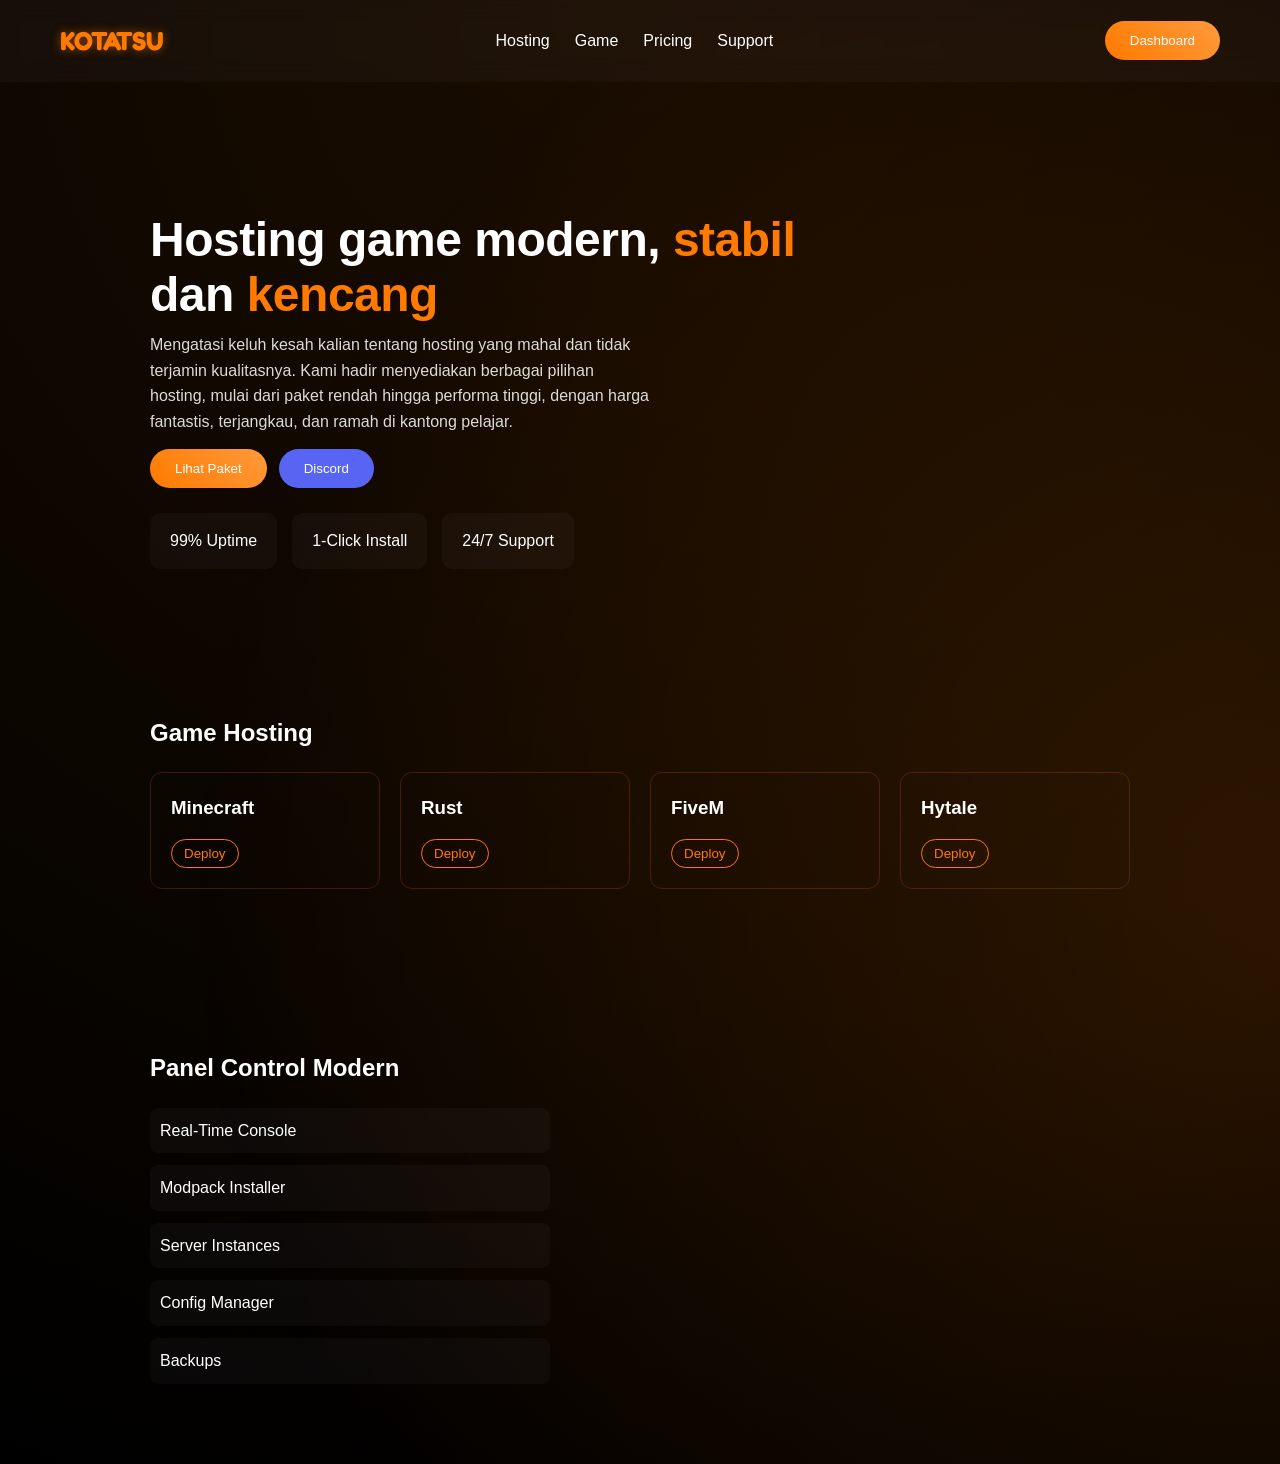
==== index.html @ d9117f29 "Add files via upload" ====
<!DOCTYPE html>
<html lang="id">
<head>
  <meta charset="UTF-8">
  <meta name="viewport" content="width=device-width, initial-scale=1.0">
  <title>Kotatsu Hosting</title>

  <!-- FONT -->
  <link href="https://fonts.googleapis.com/css2?family=Fredoka:wght@400;600;700&display=swap" rel="stylesheet">

  <link rel="stylesheet" href="style.css">
</head>
<body>

<nav class="navbar">
  <div class="logo">KOTATSU</div>

  <ul>
    <li>Hosting</li>
    <li>Game</li>
    <li>Pricing</li>
    <li>Support</li>
  </ul>

  <button class="btn">Dashboard</button>
</nav>

<section class="hero">
  <h1>Hosting game modern, <span>stabil</span> dan <span>kencang</span></h1>

  <!-- ✅ TEKS SUDAH DIUBAH -->
  <p>
    Mengatasi keluh kesah kalian tentang hosting yang mahal dan tidak terjamin kualitasnya.
    Kami hadir menyediakan berbagai pilihan hosting, mulai dari paket rendah hingga performa tinggi,
    dengan harga fantastis, terjangkau, dan ramah di kantong pelajar.
  </p>

  <div class="buttons">
    <button class="primary">Lihat Paket</button>
    <button class="secondary">Discord</button>
  </div>

  <div class="stats">
    <div class="card">99% Uptime</div>
    <div class="card">1-Click Install</div>
    <div class="card">24/7 Support</div>
  </div>
</section>

<section class="games">
  <h2>Game Hosting</h2>

  <div class="game-grid">
    <div class="game-card"><h3>Minecraft</h3><button>Deploy</button></div>
    <div class="game-card"><h3>Rust</h3><button>Deploy</button></div>
    <div class="game-card"><h3>FiveM</h3><button>Deploy</button></div>
    <div class="game-card"><h3>Hytale</h3><button>Deploy</button></div>
  </div>
</section>

<section class="features">
  <h2>Panel Control Modern</h2>

  <div class="feature-box">
    <div>Real-Time Console</div>
    <div>Modpack Installer</div>
    <div>Server Instances</div>
    <div>Config Manager</div>
    <div>Backups</div>
  </div>
</section>

<script src="script.js"></script>
</body>
</html>
---- style.css ----
:root {
  --main: #ff7a00;
  --soft: #ff9a3c;
  --glow: rgba(255,122,0,0.5);
}

* {
  margin: 0;
  padding: 0;
  box-sizing: border-box;
}

/* BODY */
body {
  font-family: 'Segoe UI', sans-serif;
  color: white;
  background: radial-gradient(circle at top, #1a0d00, #000);
  line-height: 1.6;
  overflow-x: hidden;
}

/* BACKGROUND */
body::before {
  content: "";
  position: fixed;
  width: 200%;
  height: 200%;
  background: radial-gradient(circle, rgba(255,122,0,0.15), transparent 70%);
  animation: glowMove 10s linear infinite;
  z-index: -1;
}

@keyframes glowMove {
  0% { transform: translate(-10%, -10%); }
  50% { transform: translate(10%, 10%); }
  100% { transform: translate(-10%, -10%); }
}

/* NAVBAR */
.navbar {
  display: flex;
  justify-content: space-between;
  align-items: center;
  padding: 20px 60px;
  backdrop-filter: blur(12px);
  background: rgba(255,255,255,0.03);
}

.logo {
  font-family: 'Fredoka', sans-serif;
  font-size: 26px;
  font-weight: 700;
  color: var(--main);
  text-shadow: 0 0 10px var(--glow);
}

.navbar ul {
  display: flex;
  gap: 25px;
  list-style: none;
}

.navbar li {
  cursor: pointer;
  transition: 0.3s;
}

.navbar li:hover {
  color: var(--main);
}

/* BUTTON */
.btn, .primary {
  background: linear-gradient(45deg, var(--main), var(--soft));
  border: none;
  padding: 12px 25px;
  border-radius: 25px;
  color: white;
  cursor: pointer;
  transition: 0.3s;
}

.primary:hover {
  transform: scale(1.05);
  box-shadow: 0 0 20px var(--glow);
}

.secondary {
  background: #5865F2;
  padding: 12px 25px;
  border-radius: 25px;
  border: none;
  color: white;
}

/* HERO */
.hero {
  padding: 130px 60px 70px;
  max-width: 1100px;
  margin: auto;
  text-align: left;
}

.hero h1 {
  font-size: 48px;
  max-width: 700px;
  line-height: 1.15;
  letter-spacing: -0.5px;
}

.hero span {
  color: var(--main);
}

.hero p {
  margin-top: 10px;
  max-width: 500px;
  opacity: 0.85;
}

/* BUTTON GROUP */
.buttons {
  margin-top: 15px;
  display: flex;
  gap: 12px;
}

/* STATS */
.stats {
  display: flex;
  gap: 15px;
  margin-top: 25px;
  margin-bottom: 15px;
  flex-wrap: wrap;
}

.card {
  padding: 15px 20px;
  background: rgba(255,255,255,0.03);
  border-radius: 10px;
}

/* GAMES */
.games {
  padding: 60px 60px 80px;
  max-width: 1100px;
  margin: auto;
}

.games h2 {
  margin-bottom: 20px;
}

.game-grid {
  display: grid;
  grid-template-columns: repeat(auto-fit, minmax(220px,1fr));
  gap: 20px;
}

.game-card {
  padding: 20px;
  border: 1px solid rgba(255,122,0,0.2);
  border-radius: 12px;
  transition: 0.3s;
}

.game-card:hover {
  border: 1px solid var(--main);
  box-shadow: 0 0 10px var(--glow);
}

.game-card h3 {
  margin-bottom: 8px;
}

.game-card button {
  margin-top: 8px;
  border: 1px solid var(--main);
  background: transparent;
  color: var(--main);
  padding: 6px 12px;
  border-radius: 15px;
  cursor: pointer;
}

/* FEATURES */
.features {
  padding: 80px 60px;
  max-width: 1100px;
  margin: auto;
}

.feature-box {
  margin-top: 20px;
  display: grid;
  gap: 12px;
  max-width: 400px;
}

.feature-box div {
  padding: 10px;
  background: rgba(255,255,255,0.03);
  border-radius: 8px;
}

/* ANIMASI */
.hero {
  animation: fadeUp 1s ease;
}

@keyframes fadeUp {
  from { opacity: 0; transform: translateY(30px); }
  to { opacity: 1; transform: translateY(0); }
}
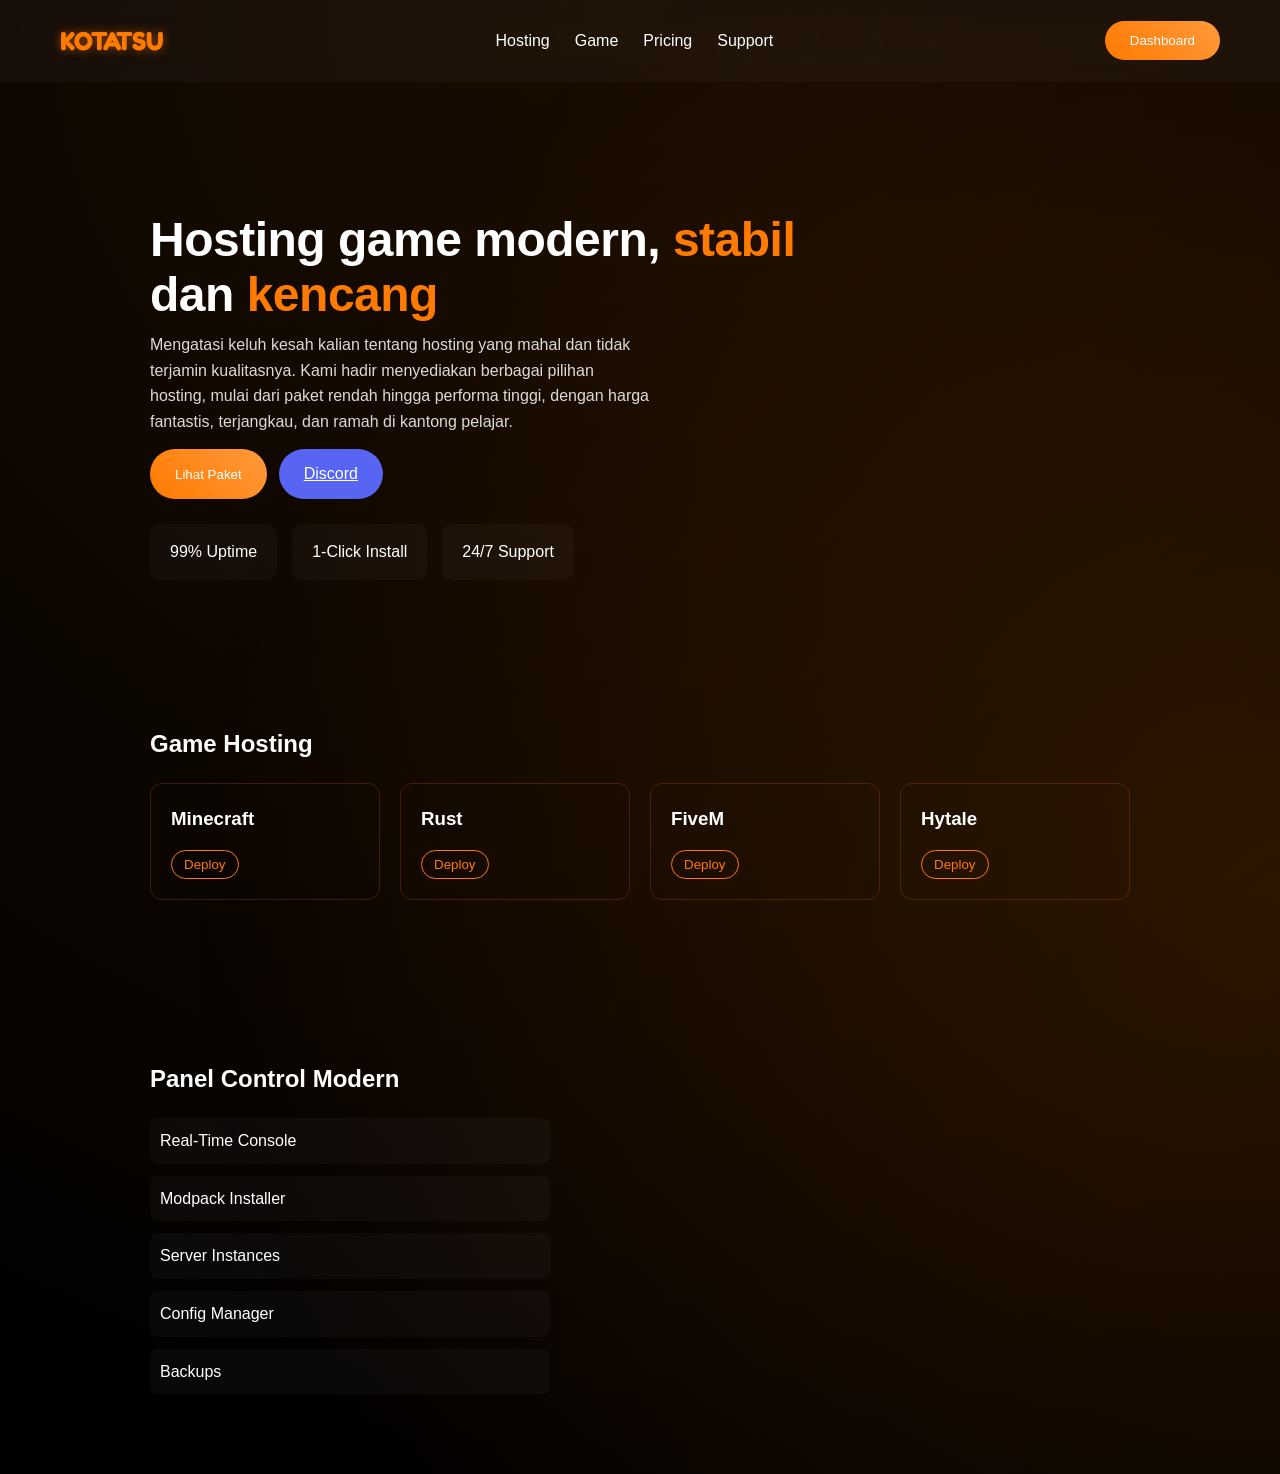
==== commit 951420ad: "Update index.html" ====
--- a/index.html
+++ b/index.html
@@ -5,9 +5,7 @@
   <meta name="viewport" content="width=device-width, initial-scale=1.0">
   <title>Kotatsu Hosting</title>
 
-  <!-- FONT -->
   <link href="https://fonts.googleapis.com/css2?family=Fredoka:wght@400;600;700&display=swap" rel="stylesheet">
-
   <link rel="stylesheet" href="style.css">
 </head>
 <body>
@@ -28,7 +26,6 @@
 <section class="hero">
   <h1>Hosting game modern, <span>stabil</span> dan <span>kencang</span></h1>
 
-  <!-- ✅ TEKS SUDAH DIUBAH -->
   <p>
     Mengatasi keluh kesah kalian tentang hosting yang mahal dan tidak terjamin kualitasnya.
     Kami hadir menyediakan berbagai pilihan hosting, mulai dari paket rendah hingga performa tinggi,
@@ -37,7 +34,11 @@
 
   <div class="buttons">
     <button class="primary">Lihat Paket</button>
-    <button class="secondary">Discord</button>
+
+    <!-- ✅ DISCORD SUDAH FIX -->
+    <a href="https://discord.gg/DBfrqUjaY" target="_blank" class="secondary">
+      Discord
+    </a>
   </div>
 
   <div class="stats">
@@ -72,4 +73,4 @@
 
 <script src="script.js"></script>
 </body>
-</html>+</html>
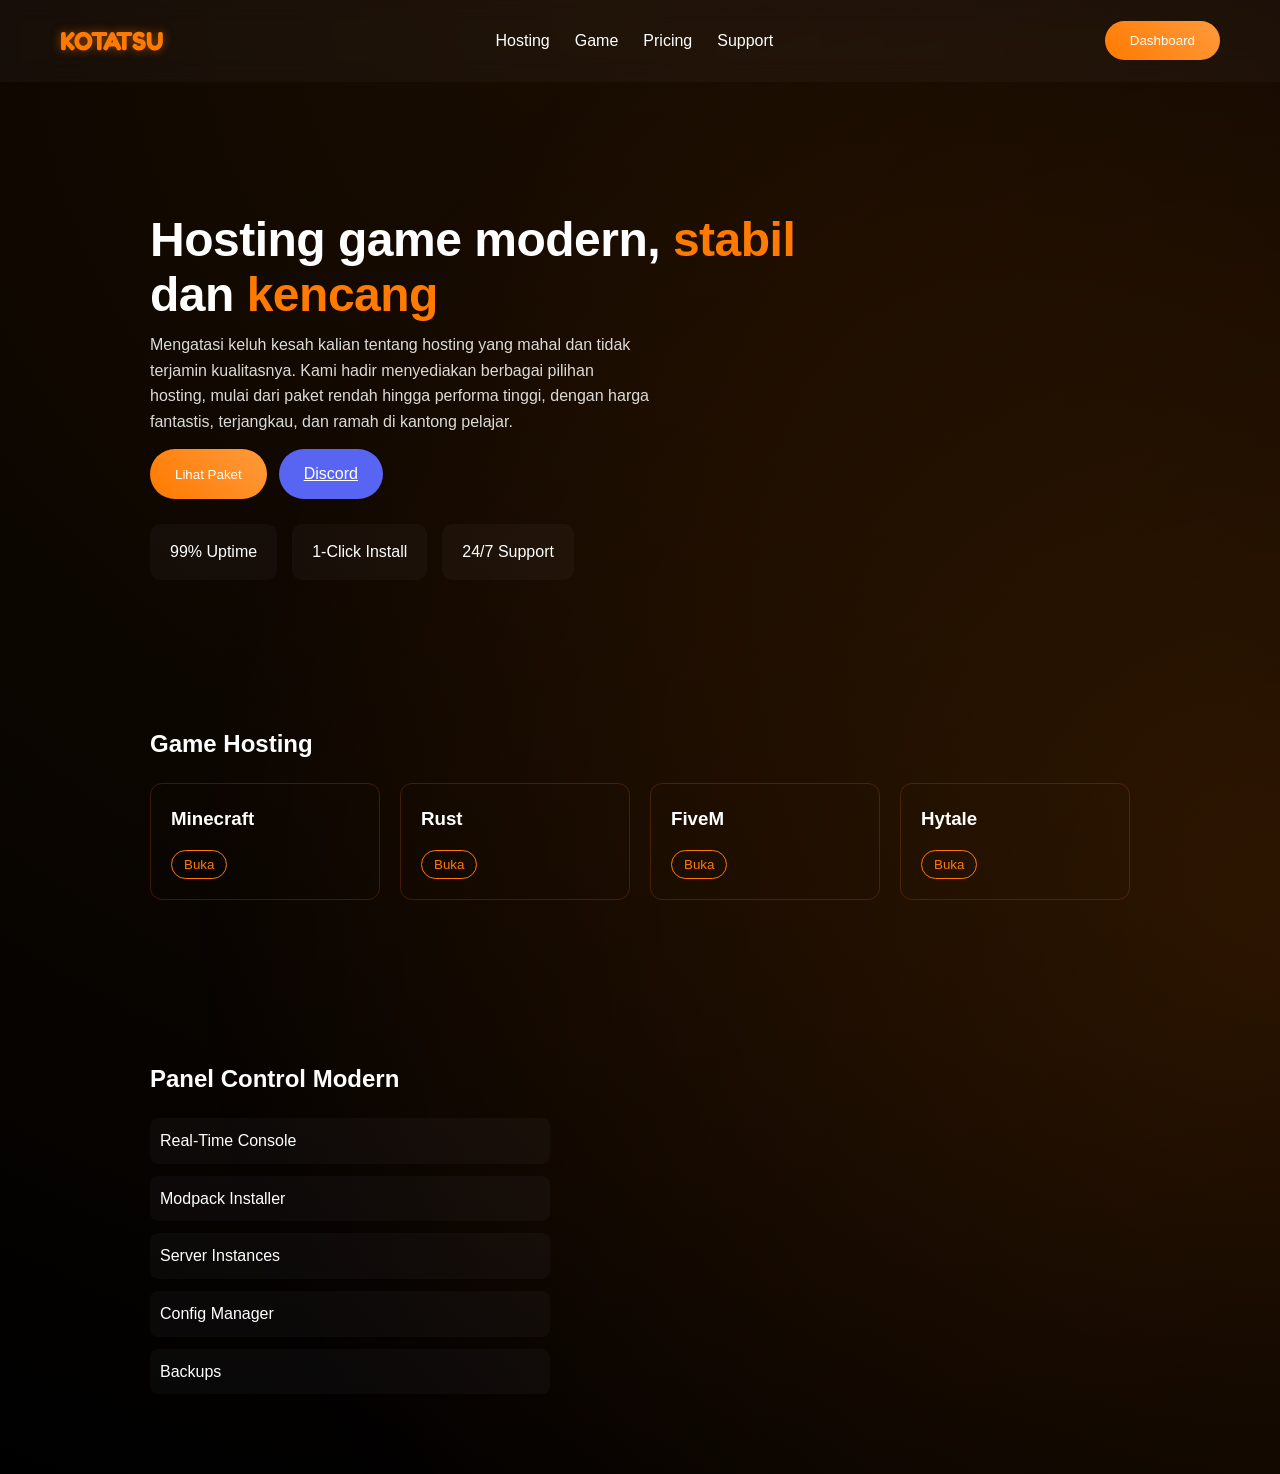
==== commit 2902454a: "Change button text for game hosting section Updated button text from 'Deploy' to 'Buka' for game car" ====
--- a/index.html
+++ b/index.html
@@ -52,10 +52,10 @@
   <h2>Game Hosting</h2>
 
   <div class="game-grid">
-    <div class="game-card"><h3>Minecraft</h3><button>Deploy</button></div>
-    <div class="game-card"><h3>Rust</h3><button>Deploy</button></div>
-    <div class="game-card"><h3>FiveM</h3><button>Deploy</button></div>
-    <div class="game-card"><h3>Hytale</h3><button>Deploy</button></div>
+    <div class="game-card"><h3>Minecraft</h3><button>Buka</button></div>
+    <div class="game-card"><h3>Rust</h3><button>Buka</button></div>
+    <div class="game-card"><h3>FiveM</h3><button>Buka</button></div>
+    <div class="game-card"><h3>Hytale</h3><button>Buka</button></div>
   </div>
 </section>
 
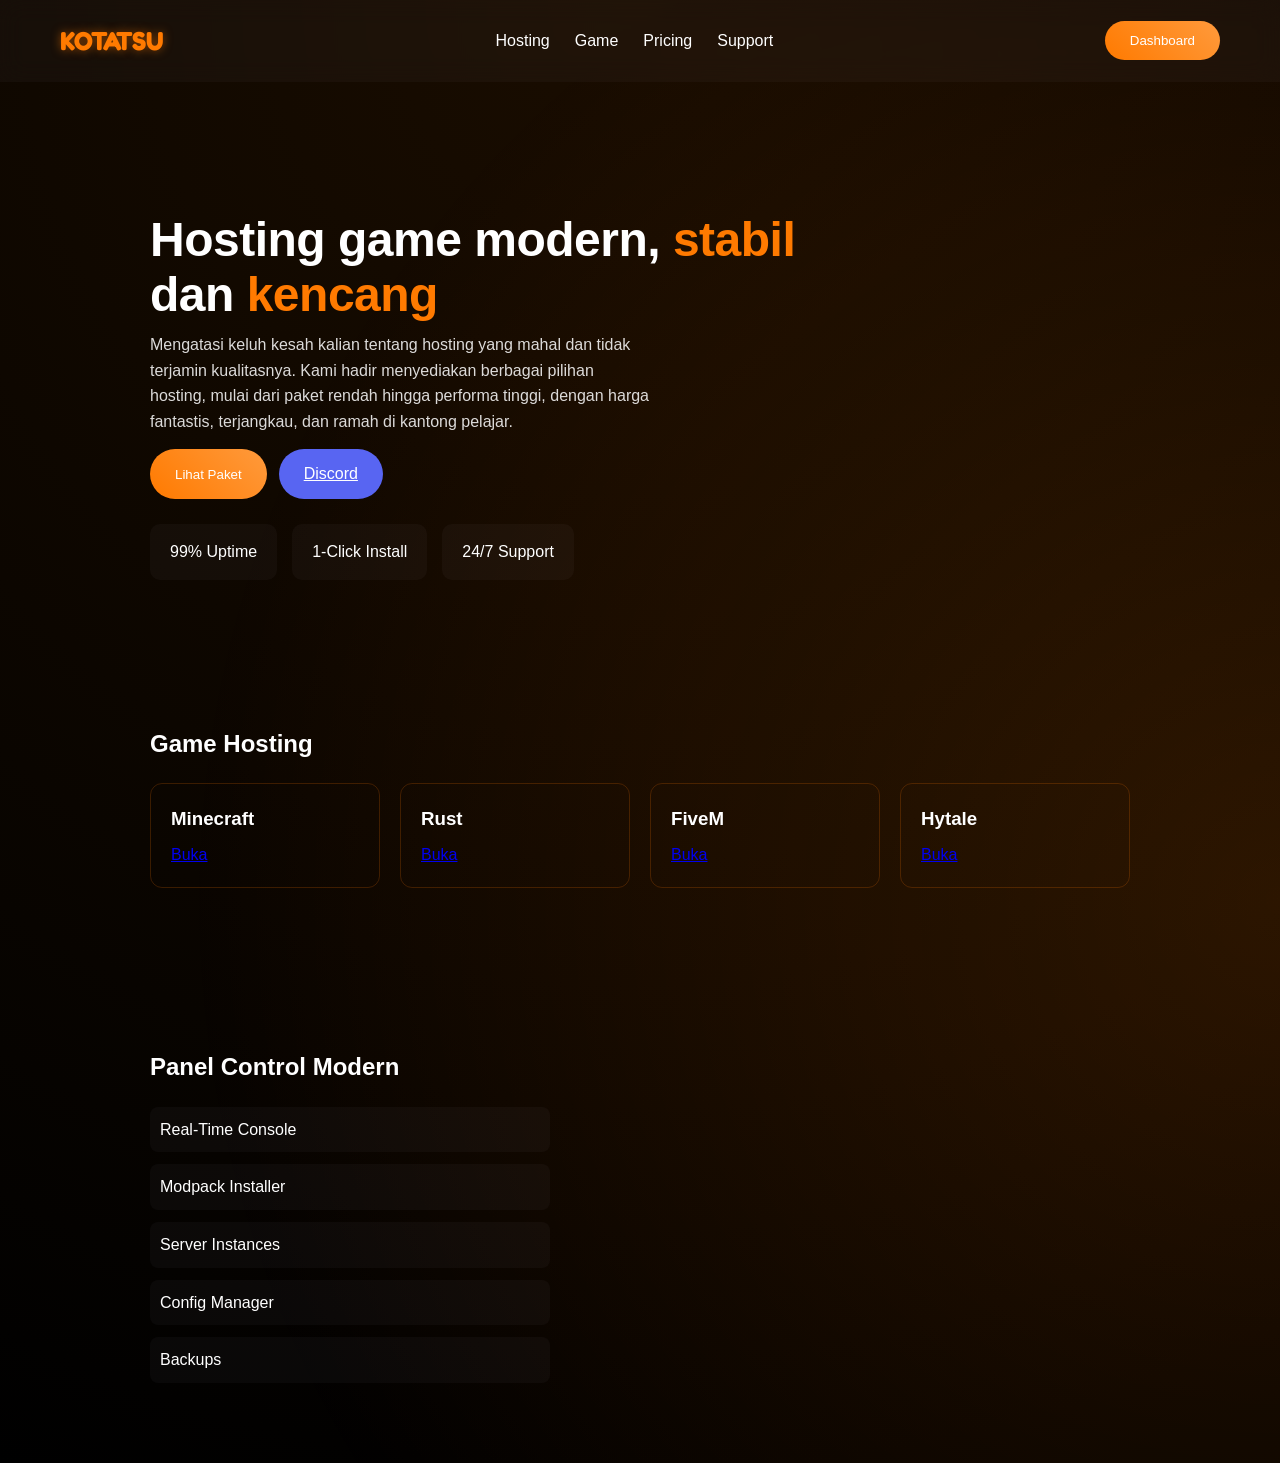
==== commit a58cc89d: "Change game buttons to links for navigation Updated game cards to use anchor tags for navigation." ====
--- a/index.html
+++ b/index.html
@@ -35,7 +35,6 @@
   <div class="buttons">
     <button class="primary">Lihat Paket</button>
 
-    <!-- ✅ DISCORD SUDAH FIX -->
     <a href="https://discord.gg/DBfrqUjaY" target="_blank" class="secondary">
       Discord
     </a>
@@ -52,10 +51,25 @@
   <h2>Game Hosting</h2>
 
   <div class="game-grid">
-    <div class="game-card"><h3>Minecraft</h3><button>Buka</button></div>
-    <div class="game-card"><h3>Rust</h3><button>Buka</button></div>
-    <div class="game-card"><h3>FiveM</h3><button>Buka</button></div>
-    <div class="game-card"><h3>Hytale</h3><button>Buka</button></div>
+    <div class="game-card">
+      <h3>Minecraft</h3>
+      <a href="minecraft.html" class="game-btn">Buka</a>
+    </div>
+
+    <div class="game-card">
+      <h3>Rust</h3>
+      <a href="#" class="game-btn">Buka</a>
+    </div>
+
+    <div class="game-card">
+      <h3>FiveM</h3>
+      <a href="#" class="game-btn">Buka</a>
+    </div>
+
+    <div class="game-card">
+      <h3>Hytale</h3>
+      <a href="#" class="game-btn">Buka</a>
+    </div>
   </div>
 </section>
 
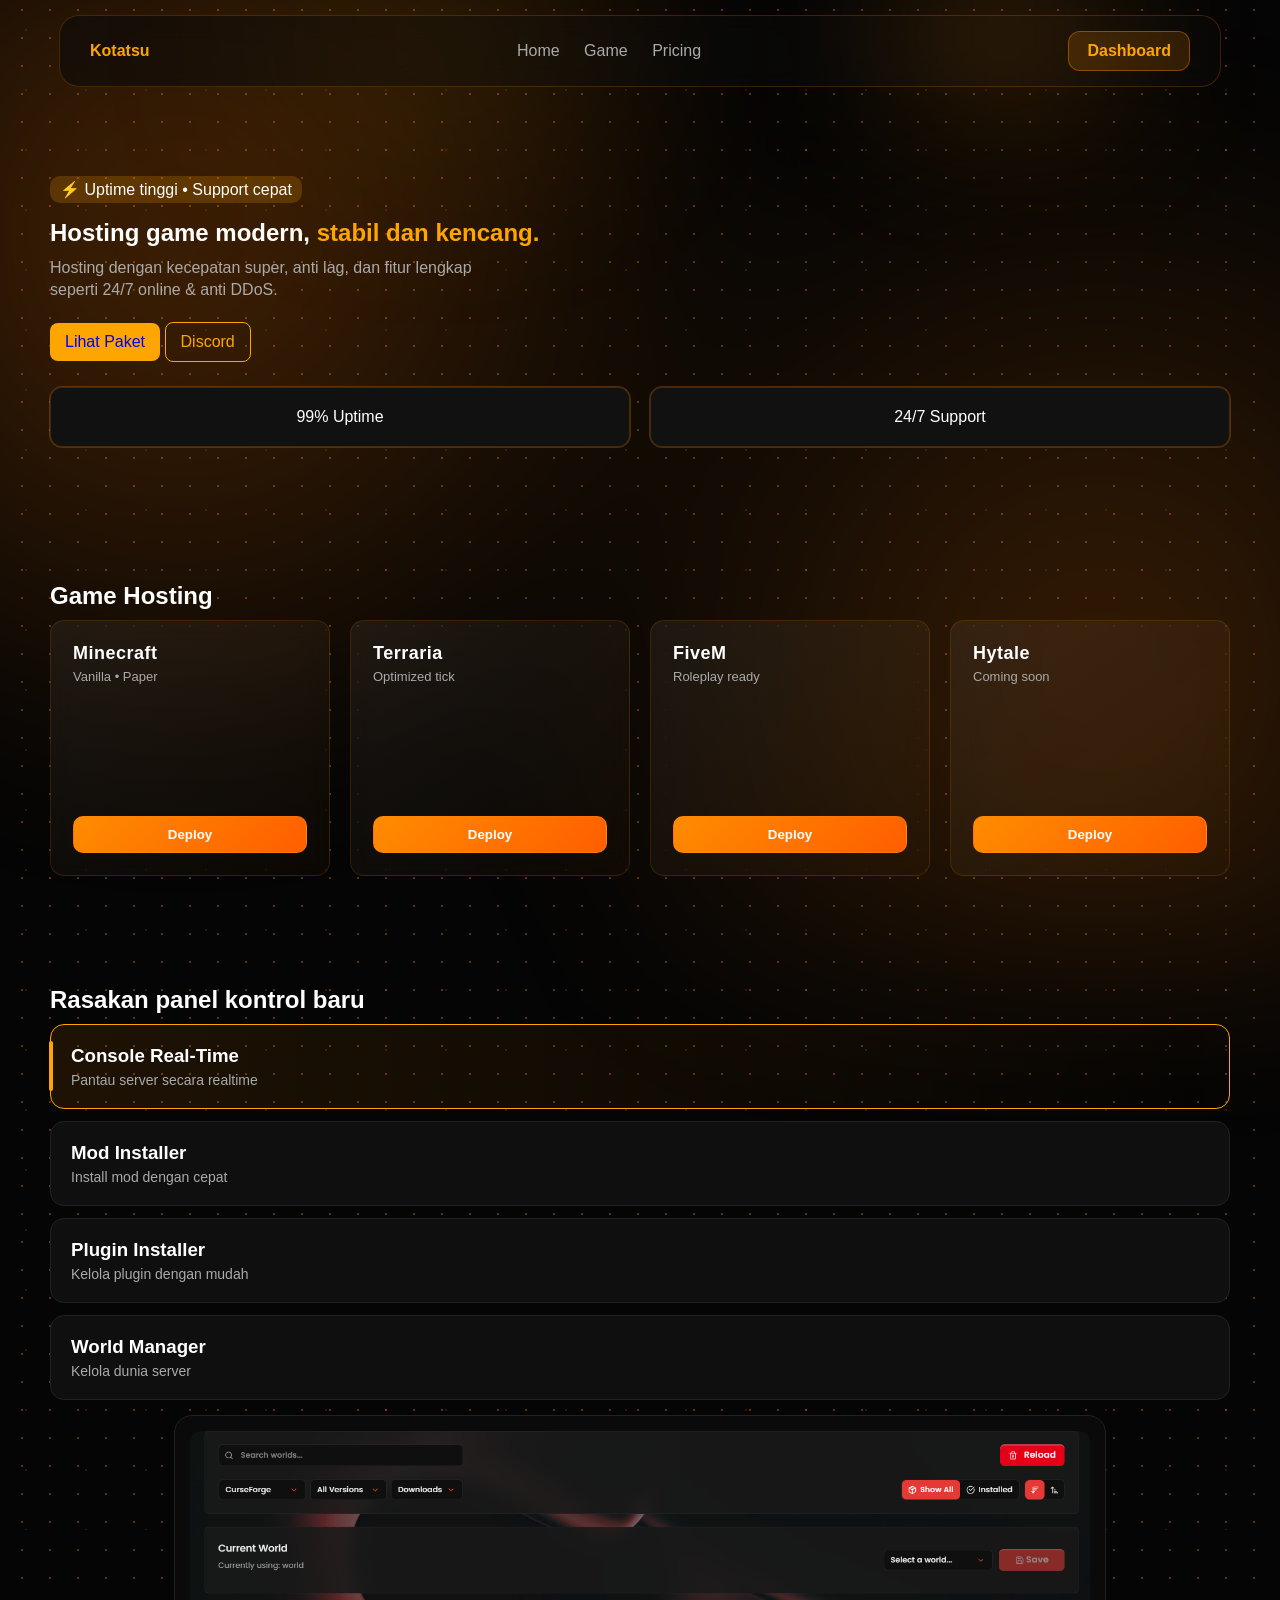
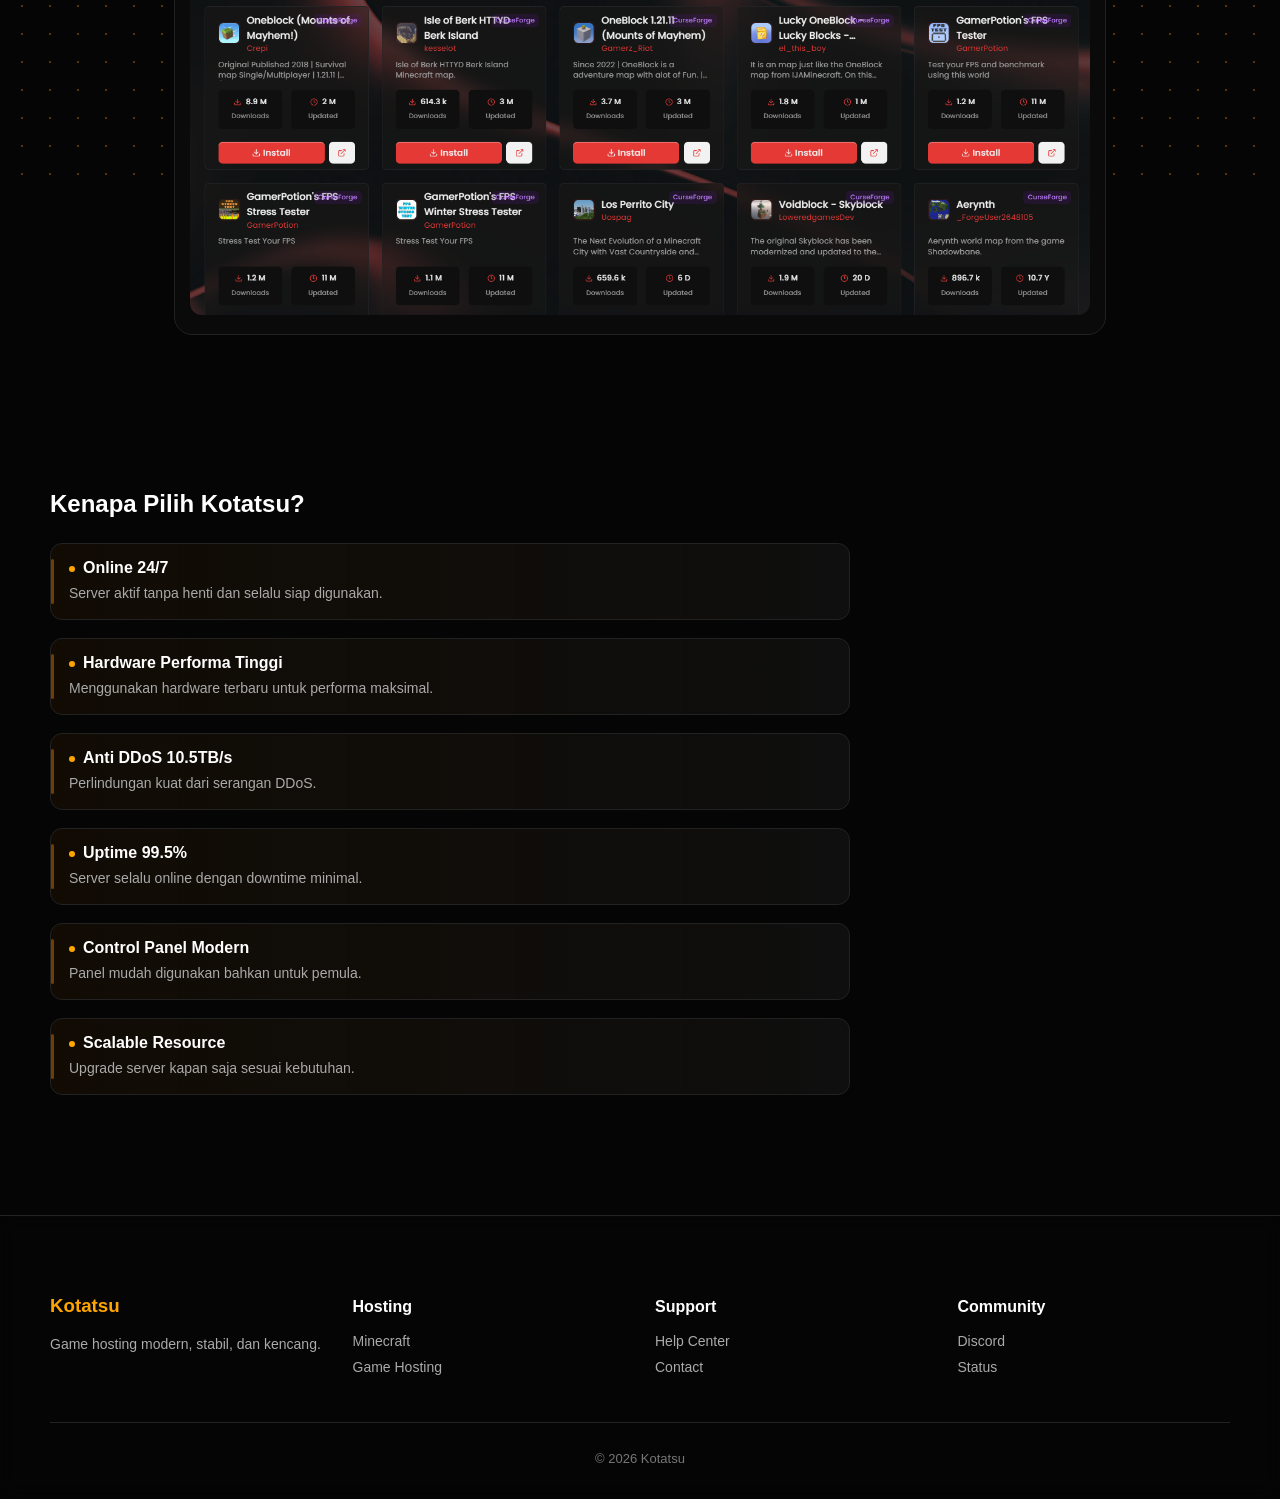
==== commit ce7900f2: "Add files via upload" ====
--- a/index.html
+++ b/index.html
@@ -4,87 +4,183 @@
   <meta charset="UTF-8">
   <meta name="viewport" content="width=device-width, initial-scale=1.0">
   <title>Kotatsu Hosting</title>
-
-  <link href="https://fonts.googleapis.com/css2?family=Fredoka:wght@400;600;700&display=swap" rel="stylesheet">
   <link rel="stylesheet" href="style.css">
 </head>
 <body>
 
-<nav class="navbar">
-  <div class="logo">KOTATSU</div>
+<div class="bg-layer"></div>
 
-  <ul>
-    <li>Hosting</li>
-    <li>Game</li>
-    <li>Pricing</li>
-    <li>Support</li>
-  </ul>
+<!-- NAVBAR -->
+<header class="navbar fade-in">
+  <div class="logo">Kotatsu</div>
+  <nav>
+    <a href="#">Home</a>
+    <a href="games.html">Game</a>
+    <a href="#">Pricing</a>
+  </nav>
+  <a href="dashboard.html" onclick="goDashboard()" class="btn dashboard">Dashboard</a>
+</header>
 
-  <button class="btn">Dashboard</button>
-</nav>
+<!-- HERO -->
+<section class="hero fade-in">
+  <span class="badge">⚡ Uptime tinggi • Support cepat</span>
+  <h1>Hosting game modern, <span>stabil dan kencang.</span></h1>
+  <p>Hosting dengan kecepatan super, anti lag, dan fitur lengkap seperti 24/7 online & anti DDoS.</p>
 
-<section class="hero">
-  <h1>Hosting game modern, <span>stabil</span> dan <span>kencang</span></h1>
-
-  <p>
-    Mengatasi keluh kesah kalian tentang hosting yang mahal dan tidak terjamin kualitasnya.
-    Kami hadir menyediakan berbagai pilihan hosting, mulai dari paket rendah hingga performa tinggi,
-    dengan harga fantastis, terjangkau, dan ramah di kantong pelajar.
-  </p>
-
-  <div class="buttons">
-    <button class="primary">Lihat Paket</button>
-
-    <a href="https://discord.gg/DBfrqUjaY" target="_blank" class="secondary">
-      Discord
-    </a>
+  <div class="hero-btn">
+    <a href="games.html" class="btn primary">Lihat Paket</a>
+    <a href="https://discord.gg/DBfrqUjaY" target="_blank" class="btn secondary">Discord</a>
   </div>
 
   <div class="stats">
-    <div class="card">99% Uptime</div>
-    <div class="card">1-Click Install</div>
-    <div class="card">24/7 Support</div>
+    <div>99% Uptime</div>
+    <div>24/7 Support</div>
   </div>
 </section>
 
-<section class="games">
+<!-- GAMES -->
+<section class="games fade-in">
   <h2>Game Hosting</h2>
 
-  <div class="game-grid">
-    <div class="game-card">
+  <div class="game-container">
+    <div class="card">
       <h3>Minecraft</h3>
-      <a href="minecraft.html" class="game-btn">Buka</a>
+      <p>Vanilla • Paper</p>
+      <button>Deploy</button>
     </div>
 
-    <div class="game-card">
-      <h3>Rust</h3>
-      <a href="#" class="game-btn">Buka</a>
+    <div class="card">
+      <h3>Terraria</h3>
+      <p>Optimized tick</p>
+      <button>Deploy</button>
     </div>
 
-    <div class="game-card">
+    <div class="card">
       <h3>FiveM</h3>
-      <a href="#" class="game-btn">Buka</a>
+      <p>Roleplay ready</p>
+      <button>Deploy</button>
     </div>
 
-    <div class="game-card">
+    <div class="card">
       <h3>Hytale</h3>
-      <a href="#" class="game-btn">Buka</a>
+      <p>Coming soon</p>
+      <button>Deploy</button>
     </div>
   </div>
 </section>
 
-<section class="features">
-  <h2>Panel Control Modern</h2>
+<!-- FEATURES -->
+<section class="features fade-in">
+  <h2>Rasakan panel kontrol baru</h2>
 
-  <div class="feature-box">
-    <div>Real-Time Console</div>
-    <div>Modpack Installer</div>
-    <div>Server Instances</div>
-    <div>Config Manager</div>
-    <div>Backups</div>
+  <div class="feature-container">
+    <div class="feature-list">
+      <div class="item active" data-img="img1.png">
+        <h3>Console Real-Time</h3>
+        <p>Pantau server secara realtime</p>
+      </div>
+
+      <div class="item" data-img="img2.png">
+        <h3>Mod Installer</h3>
+        <p>Install mod dengan cepat</p>
+      </div>
+
+      <div class="item" data-img="img3.png">
+        <h3>Plugin Installer</h3>
+        <p>Kelola plugin dengan mudah</p>
+      </div>
+
+      <div class="item" data-img="img4.png">
+        <h3>World Manager</h3>
+        <p>Kelola dunia server</p>
+      </div>
+    </div>
+  </div>
+
+  <div class="preview-wrapper">
+    <div class="preview-box">
+      <img id="preview-img" src="img1.png">
+    </div>
   </div>
 </section>
 
+<!-- INFO -->
+<section class="hosting-info fade-in">
+  <h2>Kenapa Pilih Kotatsu?</h2>
+
+  <div class="hosting-list">
+    <div class="feature-text">
+      <h3>Online 24/7</h3>
+      <p>Server aktif tanpa henti dan selalu siap digunakan.</p>
+    </div>
+
+    <div class="feature-text">
+      <h3>Hardware Performa Tinggi</h3>
+      <p>Menggunakan hardware terbaru untuk performa maksimal.</p>
+    </div>
+
+    <div class="feature-text">
+      <h3>Anti DDoS 10.5TB/s</h3>
+      <p>Perlindungan kuat dari serangan DDoS.</p>
+    </div>
+
+    <div class="feature-text">
+      <h3>Uptime 99.5%</h3>
+      <p>Server selalu online dengan downtime minimal.</p>
+    </div>
+
+    <div class="feature-text">
+      <h3>Control Panel Modern</h3>
+      <p>Panel mudah digunakan bahkan untuk pemula.</p>
+    </div>
+
+    <div class="feature-text">
+      <h3>Scalable Resource</h3>
+      <p>Upgrade server kapan saja sesuai kebutuhan.</p>
+    </div>
+  </div>
+</section>
+
+<!-- FOOTER -->
+<footer class="footer fade-in">
+  <div class="footer-container">
+
+    <div class="footer-col">
+      <h3 class="logo">Kotatsu</h3>
+      <p>Game hosting modern, stabil, dan kencang.</p>
+    </div>
+
+    <div class="footer-col">
+      <h4>Hosting</h4>
+      <ul>
+        <li><a href="#">Minecraft</a></li>
+        <li><a href="#">Game Hosting</a></li>
+      </ul>
+    </div>
+
+    <div class="footer-col">
+      <h4>Support</h4>
+      <ul>
+        <li><a href="#">Help Center</a></li>
+        <li><a href="#">Contact</a></li>
+      </ul>
+    </div>
+
+    <div class="footer-col">
+      <h4>Community</h4>
+      <ul>
+        <li><a href="#">Discord</a></li>
+        <li><a href="#">Status</a></li>
+      </ul>
+    </div>
+
+  </div>
+
+  <div class="footer-bottom">
+    <p>© 2026 Kotatsu</p>
+  </div>
+</footer>
+
 <script src="script.js"></script>
 </body>
-</html>
+</html>
--- a/style.css
+++ b/style.css
@@ -1,214 +1,2957 @@
-:root {
-  --main: #ff7a00;
-  --soft: #ff9a3c;
-  --glow: rgba(255,122,0,0.5);
-}
-
-* {
+body {
   margin: 0;
-  padding: 0;
-  box-sizing: border-box;
-}
-
-/* BODY */
-body {
-  font-family: 'Segoe UI', sans-serif;
+  font-family: Arial;
   color: white;
-  background: radial-gradient(circle at top, #1a0d00, #000);
-  line-height: 1.6;
   overflow-x: hidden;
-}
-
-/* BACKGROUND */
+  background: #050505;
+  position: relative;
+  z-index: 0;
+}
+
+/* DOT LAYER 1 (lebih jelas) */
 body::before {
   content: "";
   position: fixed;
-  width: 200%;
-  height: 200%;
-  background: radial-gradient(circle, rgba(255,122,0,0.15), transparent 70%);
-  animation: glowMove 10s linear infinite;
+  width: 300%;
+  height: 300%;
+  top: -100%;
+  left: -100%;
+
+  background-image: radial-gradient(rgba(255,140,0,0.35) 1.2px, transparent 1px);
+  background-size: 28px 28px;
+
+  animation: moveDots 25s linear infinite;
+  z-index: -2;
+}
+
+/* DOT LAYER 2 (depth beda arah) */
+.bg-layer {
+  position: fixed;
+  width: 250%;
+  height: 250%;
+  top: -80%;
+  left: -80%;
+
+  background-image: radial-gradient(rgba(255,140,0,0.15) 1px, transparent 1px);
+  background-size: 60px 60px;
+
+  animation: moveDotsReverse 40s linear infinite;
   z-index: -1;
 }
 
-@keyframes glowMove {
-  0% { transform: translate(-10%, -10%); }
-  50% { transform: translate(10%, 10%); }
-  100% { transform: translate(-10%, -10%); }
+/* GLOW LEBIH HIDUP */
+body::after {
+  content: "";
+  position: fixed;
+  width: 120%;
+  height: 120%;
+  top: -10%;
+  left: -10%;
+
+  background: radial-gradient(circle at 20% 30%, rgba(255,120,0,0.25), transparent 40%),
+              radial-gradient(circle at 80% 70%, rgba(255,120,0,0.2), transparent 40%);
+
+  filter: blur(80px);
+  animation: glowMove 8s ease-in-out infinite alternate;
+  z-index: -1;
+}
+
+/* SEMUA MULAI TERSEMBUNYI */
+body.loaded .fade-in {
+  opacity: 1;
+  transform: translateY(0);
+}
+
+.fade-in {
+  opacity: 0;
+  transform: translateY(30px);
+  transition: 0.8s ease;
 }
 
 /* NAVBAR */
 .navbar {
   display: flex;
   justify-content: space-between;
+  padding: 20px 50px;
+}
+
+.logo {
+  color: orange;
+  font-weight: bold;
+}
+
+nav a {
+  margin: 0 10px;
+  color: #aaa;
+  text-decoration: none;
+}
+
+nav a:hover {
+  color: orange;
+}
+
+/* NAVBAR GLOW */
+.navbar {
+  position: relative;
+  z-index: 10;
+}
+
+/* GLOW EFFECT */
+.navbar::before {
+  content: "";
+  position: absolute;
+  width: 300px;
+  height: 150px;
+  background: orange;
+  filter: blur(120px);
+  opacity: 0.15;
+  top: -50px;
+  left: 20%;
+  z-index: -1;
+}
+
+/* OPTIONAL: glow tambahan biar lebih hidup */
+.navbar::after {
+  content: "";
+  position: absolute;
+  width: 200px;
+  height: 100px;
+  background: rgba(255,140,0,0.3);
+  filter: blur(80px);
+  top: -30px;
+  right: 10%;
+  z-index: -1;
+}
+
+.navbar {
+  backdrop-filter: blur(10px);
+  background: rgba(0,0,0,0.4);
+  border-bottom: 1px solid rgba(255,140,0,0.2);
+}
+
+/* NAVBAR FLOATING */
+.navbar {
+  position: fixed;
+  top: 15px;
+
+  left: 0;
+  right: 0;
+  margin: auto;
+
+  width: 90%;
+  max-width: 1100px;
+
+  padding: 15px 30px;
+  border-radius: 20px;
+
+  background: rgba(10,10,10,0.6);
+  backdrop-filter: blur(12px);
+
+  border: 1px solid rgba(255,140,0,0.2);
+
+  display: flex;
+  justify-content: space-between;
   align-items: center;
-  padding: 20px 60px;
-  backdrop-filter: blur(12px);
-  background: rgba(255,255,255,0.03);
-}
-
-.logo {
-  font-family: 'Fredoka', sans-serif;
-  font-size: 26px;
-  font-weight: 700;
-  color: var(--main);
-  text-shadow: 0 0 10px var(--glow);
-}
-
-.navbar ul {
-  display: flex;
-  gap: 25px;
-  list-style: none;
-}
-
-.navbar li {
+
+  z-index: 999;
+}
+
+.hero {
+  margin-top: 100px;
+}
+
+/* BUTTON */
+.btn {
+  padding: 10px 15px;
+  border: none;
+  border-radius: 8px;
   cursor: pointer;
-  transition: 0.3s;
-}
-
-.navbar li:hover {
-  color: var(--main);
-}
-
-/* BUTTON */
-.btn, .primary {
-  background: linear-gradient(45deg, var(--main), var(--soft));
-  border: none;
-  padding: 12px 25px;
-  border-radius: 25px;
-  color: white;
+}
+
+.primary {
+  background: orange;
+}
+
+.secondary {
+  background: transparent;
+  border: 1px solid orange;
+  color: orange;
+}
+
+/* DASHBOARD BUTTON */
+.dashboard {
+  padding: 10px 18px;
+  border-radius: 12px;
+
+  background: rgba(255,140,0,0.15);
+  backdrop-filter: blur(10px);
+
+  border: 1px solid rgba(255,140,0,0.4);
+
+  color: orange;
+  font-weight: 600;
   cursor: pointer;
-  transition: 0.3s;
-}
-
-.primary:hover {
-  transform: scale(1.05);
-  box-shadow: 0 0 20px var(--glow);
-}
-
-.secondary {
-  background: #5865F2;
-  padding: 12px 25px;
-  border-radius: 25px;
-  border: none;
-  color: white;
+
+  transition: 0.3s;
+  position: relative;
+  overflow: hidden;
 }
 
 /* HERO */
 .hero {
-  padding: 130px 60px 70px;
-  max-width: 1100px;
-  margin: auto;
-  text-align: left;
-}
-
-.hero h1 {
-  font-size: 48px;
-  max-width: 700px;
-  line-height: 1.15;
-  letter-spacing: -0.5px;
-}
-
-.hero span {
-  color: var(--main);
+  padding: 80px 50px;
+}
+
+.hero h1 span {
+  color: orange;
 }
 
 .hero p {
-  margin-top: 10px;
-  max-width: 500px;
-  opacity: 0.85;
-}
-
-/* BUTTON GROUP */
-.buttons {
-  margin-top: 15px;
-  display: flex;
-  gap: 12px;
+  margin: 10px 0 0;
+  color: #aaa;
+  max-width: 450px;
+  line-height: 1.4;
+}
+
+.badge {
+  background: rgba(255,165,0,0.2);
+  padding: 5px 10px;
+  border-radius: 10px;
 }
 
 /* STATS */
 .stats {
-  display: flex;
-  gap: 15px;
-  margin-top: 25px;
-  margin-bottom: 15px;
-  flex-wrap: wrap;
-}
-
-.card {
-  padding: 15px 20px;
-  background: rgba(255,255,255,0.03);
-  border-radius: 10px;
+  margin-top: 30px;
+  display: flex;
+  gap: 20px;
+}
+
+.stats div {
+  background: #111;
+  padding: 20px;
+  border-radius: 12px;
+  border: 1px solid #222;
+  transition: 0.3s;
+  flex: 1;
+  text-align: center;
+}
+
+/* HOVER EFFECT */
+.stats div:hover {
+  border: 1px solid orange;
+  box-shadow: 0 0 10px rgba(255,140,0,0.5);
+  transform: translateY(-3px);
+}
+
+/* outline halus tanpa ubah layout */
+.stats div {
+  border: 1px solid rgba(255,140,0,0.2);
+  transition: 0.3s;
+}
+
+/* glow dikit saat hover */
+.stats div:hover {
+  border: 1px solid orange;
+  box-shadow: 0 0 8px rgba(255,140,0,0.4);
+}
+
+.stats div {
+  position: relative;
+  z-index: 1;
 }
 
 /* GAMES */
 .games {
-  padding: 60px 60px 80px;
+  padding: 50px;
+}
+
+.game-container {
+  display: grid;
+  grid-template-columns: repeat(auto-fit,minmax(200px,1fr));
+  gap: 20px;
+}
+
+.card {
+  background: #111;
+  padding: 20px;
+  border-radius: 10px;
+  border: 1px solid #222;
+  transition: 0.3s;
+}
+
+.card:hover {
+  border: 1px solid orange;
+  box-shadow: 0 0 10px orange;
+}
+
+/* FEATURES */
+.features {
+  padding: 50px;
+}
+
+/* FEATURES ACCORDION FIX */
+.features {
+  padding: 50px;
+}
+
+/* ===== FEATURES FINAL (SESUAI SS) ===== */
+
+.features {
+  padding: 60px 50px;
+}
+
+/* LIST */
+.feature-list .item {
+  background: #0f0f0f;
+  padding: 20px;
+  border-radius: 14px;
+  margin-bottom: 15px;
+  border: 1px solid #222;
+  cursor: pointer;
+  transition: 0.3s;
+  position: relative;
+}
+
+.feature-list .item:hover {
+  border: 1px solid orange;
+}
+
+/* ACTIVE */
+.feature-list .item.active {
+  border: 1px solid orange;
+  background: linear-gradient(
+    to right,
+    rgba(255,140,0,0.1),
+    transparent
+  );
+}
+
+/* GARIS KIRI */
+.feature-list .item.active::before {
+  content: "";
+  position: absolute;
+  left: -2px;
+  top: 20%;
+  height: 60%;
+  width: 4px;
+  background: orange;
+  border-radius: 10px;
+}
+
+/* TEXT */
+.feature-list h3 {
+  margin: 0;
+}
+
+.feature-list p {
+  margin: 5px 0 0;
+  color: #aaa;
+  font-size: 14px;
+}
+
+/* PREVIEW BAWAH */
+.preview-wrapper {
+  margin-top: 40px;
+  display: flex;
+  justify-content: center;
+}
+
+.preview-box {
+  width: 90%;
+  max-width: 900px;
+  background: #0a0a0a;
+  border-radius: 18px;
+  padding: 15px;
+  border: 1px solid #222;
+}
+
+.preview-box img {
+  width: 100%;
+  border-radius: 12px;
+  transition: 0.4s;
+}
+
+.preview-box img.fade {
+  opacity: 0;
+  transform: translateY(20px);
+}
+
+/* OUTLINE HALUS SAJA (tanpa ubah size/posisi) */
+.stats div {
+  outline: 1px solid rgba(255,140,0,0.25);
+  outline-offset: 0px;
+}
+
+/* sedikit highlight saat hover (opsional, ringan banget) */
+.stats div:hover {
+  outline: 1px solid orange;
+}
+
+@keyframes moveDots {
+  0% { transform: translate(0,0); }
+  100% { transform: translate(200px,200px); }
+}
+
+@keyframes moveDotsReverse {
+  0% { transform: translate(0,0); }
+  100% { transform: translate(-200px,-200px); }
+}
+
+@keyframes glowMove {
+  0% { transform: translate(0,0) scale(1); }
+  100% { transform: translate(-50px,50px) scale(1.15); }
+}
+
+/* ===== GLOBAL SPACING FIX ===== */
+
+/* Biar semua section punya jarak konsisten */
+section {
+  margin-bottom: 60px;
+}
+
+/* Judul section */
+h2 {
+  margin-bottom: 20px;
+}
+
+/* HERO RAPIIIN */
+.hero {
+  padding: 80px 50px 60px;
+}
+
+.hero h1 {
+  margin-bottom: 10px;
+}
+
+.hero p {
+  margin: 10px 0 20px;
+}
+
+/* BUTTONS */
+.hero-btn {
+  margin-bottom: 25px;
+}
+
+/* STATS */
+.stats {
+  margin-top: 20px;
+}
+
+/* GAMES */
+.games h2 {
+  margin-bottom: 25px;
+}
+
+/* FEATURES */
+.features h2 {
+  margin-bottom: 25px;
+}
+
+.feature-list {
+  margin-top: 20px;
+}
+
+.feature-list .item {
+  margin-bottom: 12px;
+}
+
+/* PREVIEW */
+.preview-wrapper {
+  margin-top: 30px;
+}
+
+/* RAPATKAN AREA TENGAH */
+.games {
+  padding-top: 20px;
+  padding-bottom: 20px;
+}
+
+.features {
+  padding-top: 20px;
+}
+
+/* kurangi jarak dari stats ke games */
+.stats {
+  margin-bottom: 20px;
+}
+
+/* rapatin judul game hosting */
+.games h2 {
+  margin-bottom: 15px;
+}
+
+/* rapatin jarak ke bawah */
+.game-container {
+  margin-bottom: 20px;
+}
+
+/* ===== SUPER COMPACT SPACING ===== */
+
+/* HERO ↓ */
+.hero {
+  padding-bottom: 30px;
+}
+
+/* STATS ↓ */
+.stats {
+  margin-top: 15px;
+  margin-bottom: 10px;
+}
+
+/* GAMES ↓ */
+.games {
+  padding: 20px 50px 10px;
+}
+
+.games h2 {
+  margin-bottom: 10px;
+}
+
+/* CARD GRID */
+.game-container {
+  margin-bottom: 10px;
+}
+
+/* FEATURES ↓ */
+.features {
+  padding: 20px 50px;
+}
+
+.features h2 {
+  margin-bottom: 10px;
+}
+
+/* FEATURE LIST */
+.feature-list {
+  margin-top: 10px;
+}
+
+/* PREVIEW */
+.preview-wrapper {
+  margin-top: 15px;
+}
+
+.games {
+  padding: 15px 50px 5px;
+}
+
+.features {
+  padding: 15px 50px;
+}
+
+/* ===== BOTTOM FEATURES (TIDAK GANGGU LAYOUT ATAS) ===== */
+.hosting-features-bottom {
+  padding: 60px 50px;
+  margin-top: 40px;
+}
+
+.hosting-features-bottom h2 {
+  margin-bottom: 20px;
+}
+
+/* GRID */
+.hosting-grid-bottom {
+  display: grid;
+  grid-template-columns: repeat(auto-fit, minmax(200px, 1fr));
+  gap: 15px;
+}
+
+/* BOX */
+.feature-box-bottom {
+  background: #0f0f0f;
+  padding: 18px;
+  border-radius: 12px;
+  border: 1px solid #222;
+  text-align: center;
+  transition: 0.3s;
+}
+
+/* HOVER HALUS */
+.feature-box-bottom:hover {
+  border: 1px solid orange;
+  box-shadow: 0 0 10px rgba(255,140,0,0.3);
+}
+
+/* ===== FITUR + DESKRIPSI ===== */
+.hosting-info {
+  padding: 60px 50px;
+  max-width: 800px;
+}
+
+.hosting-info h2 {
+  margin-bottom: 25px;
+}
+
+/* LIST */
+.hosting-list {
+  display: flex;
+  flex-direction: column;
+  gap: 18px;
+}
+
+/* ITEM */
+.feature-text h3 {
+  margin: 0;
+  font-size: 16px;
+  color: white;
+  position: relative;
+  padding-left: 14px;
+}
+
+/* TITIK ORANGE */
+.feature-text h3::before {
+  content: "";
+  position: absolute;
+  left: 0;
+  top: 7px;
+  width: 6px;
+  height: 6px;
+  background: orange;
+  border-radius: 50%;
+}
+
+/* DESKRIPSI */
+.feature-text p {
+  margin: 5px 0 0 14px;
+  color: #aaa;
+  font-size: 14px;
+  line-height: 1.5;
+}
+
+/* BOX PER FITUR */
+.feature-text {
+  background: #0f0f0f;
+  border: 1px solid #222;
+  border-radius: 12px;
+  padding: 15px 18px;
+  transition: 0.3s;
+  position: relative;
+}
+
+/* HOVER HALUS */
+.feature-text:hover {
+  border: 1px solid orange;
+  box-shadow: 0 0 10px rgba(255,140,0,0.2);
+}
+
+/* GARIS KIRI (BIAR MIRIP PREMIUM) */
+.feature-text::before {
+  content: "";
+  position: absolute;
+  left: 0;
+  top: 20%;
+  height: 60%;
+  width: 3px;
+  background: rgba(255,140,0,0.4);
+  border-radius: 10px;
+}
+
+/* JUDUL */
+.feature-text h3 {
+  margin: 0;
+  font-size: 16px;
+  color: white;
+}
+
+/* DESKRIPSI */
+.feature-text p {
+  margin: 6px 0 0;
+  color: #aaa;
+  font-size: 14px;
+  line-height: 1.5;
+}
+
+.feature-text {
+  background: linear-gradient(
+    to right,
+    rgba(255,140,0,0.05),
+    #0f0f0f
+  );
+}
+
+/* ===== FOOTER ===== */
+.footer {
+  padding: 60px 50px 20px;
+  border-top: 1px solid #222;
+  background: transparent;
+}
+
+/* GRID */
+.footer-container {
+  display: grid;
+  grid-template-columns: repeat(auto-fit, minmax(200px, 1fr));
+  gap: 30px;
+}
+
+/* KOLOM */
+.footer-col h4 {
+  margin-bottom: 10px;
+}
+
+.footer-col p {
+  color: #aaa;
+  font-size: 14px;
+}
+
+/* LIST */
+.footer-col ul {
+  list-style: none;
+  padding: 0;
+}
+
+.footer-col ul li {
+  margin-bottom: 8px;
+}
+
+.footer-col ul li a {
+  text-decoration: none;
+  color: #aaa;
+  font-size: 14px;
+  transition: 0.2s;
+}
+
+.footer-col ul li a:hover {
+  color: orange;
+}
+
+/* LOGO */
+.footer .logo {
+  color: orange;
+}
+
+/* BOTTOM */
+.footer-bottom {
+  margin-top: 30px;
+  padding-top: 15px;
+  border-top: 1px solid #222;
+  text-align: center;
+  color: #777;
+  font-size: 13px;
+}
+
+.footer {
+  backdrop-filter: blur(10px);
+}
+
+/* DELAY MASUK BERTAHAP */
+.fade-in:nth-child(1) { transition-delay: 0.2s; }
+.fade-in:nth-child(2) { transition-delay: 0.4s; }
+.fade-in:nth-child(3) { transition-delay: 0.6s; }
+.fade-in:nth-child(4) { transition-delay: 0.8s; }
+
+/* BUTTON GAME */
+.card button {
+  width: 100%;
+  margin-top: auto;
+
+  padding: 10px;
+
+  border-radius: 10px;
+  border: 1px solid rgba(255,140,0,0.4);
+
+  background: linear-gradient(135deg, #ff8c00, #ff5e00);
+  color: white;
+
+  font-weight: 600;
+  cursor: pointer;
+
+  position: relative;
+  overflow: hidden;
+
+  transition: 0.3s;
+}
+
+.card button:hover {
+  transform: translateY(-2px);
+  box-shadow: 0 0 18px rgba(255,140,0,0.5);
+}
+
+/* efek shine */
+.card button::before {
+  content: "";
+  position: absolute;
+  top: 0;
+  left: -100%;
+  width: 100%;
+  height: 100%;
+
+  background: linear-gradient(
+    120deg,
+    transparent,
+    rgba(255,255,255,0.3),
+    transparent
+  );
+
+  transition: 0.5s;
+}
+
+.card button:hover::before {
+  left: 100%;
+}
+
+.dashboard {
+  padding: 10px 18px;
+  border-radius: 12px;
+
+  background: rgba(255,140,0,0.15);
+  border: 1px solid rgba(255,140,0,0.4);
+
+  color: orange;
+  font-weight: 600;
+  text-decoration: none;
+
+  transition: 0.3s;
+}
+
+.dashboard:hover {
+  background: rgba(255,140,0,0.3);
+  box-shadow: 0 0 15px rgba(255,140,0,0.4);
+  transform: translateY(-2px);
+}
+
+.card {
+  display: flex;
+  flex-direction: column;
+  justify-content: space-between;
+
+  height: 210px;
+  padding: 22px;
+
+  background: linear-gradient(
+    145deg,
+    rgba(255,255,255,0.06),
+    rgba(255,140,0,0.03)
+  );
+
+  border: 1px solid rgba(255,140,0,0.15);
+  border-radius: 14px;
+
+  backdrop-filter: blur(12px);
+
+  transition: 0.35s ease;
+
+  box-shadow: 0 0 0 rgba(0,0,0,0);
+}
+
+.card:hover {
+  transform: translateY(-8px) scale(1.02);
+
+  border: 1px solid rgba(255,140,0,0.6);
+
+  box-shadow:
+    0 10px 30px rgba(0,0,0,0.4),
+    0 0 25px rgba(255,140,0,0.25);
+}
+
+.card h3 {
+  margin: 0;
+  font-size: 18px;
+  letter-spacing: 0.5px;
+}
+
+.card p {
+  margin-top: 5px;
+  color: #aaa;
+  font-size: 13px;
+}
+
+.btn.primary {
+  display: inline-block;
+  text-decoration: none;
+  text-align: center;
+}
+
+.btn.secondary {
+  display: inline-block;
+  text-decoration: none;
+  text-align: center;
+}
+
+/* BACKGROUND */
+.auth-body {
+  background: #050505;
+
+  display: flex;
+  justify-content: center;
+  align-items: center;
+
+  min-height: 100vh;
+
+  padding: 20px; /* biar aman di layar kecil */
+}
+
+/* WRAPPER */
+.auth-wrapper {
+  width: 100%;
+  display: flex;
+  justify-content: center;
+  align-items: center;
+}
+
+/* ===== AUTH UI UPGRADE ===== */
+
+/* BOX LEBIH HALUS */
+.auth-box {
+  width: 380px;
+  padding: 28px;
+
+  background: rgba(255,255,255,0.04);
+  backdrop-filter: blur(20px);
+
+  border: 1px solid rgba(255,140,0,0.25);
+  border-radius: 20px;
+
+  box-shadow:
+    0 10px 40px rgba(0,0,0,0.5),
+    0 0 25px rgba(255,140,0,0.08);
+}
+
+.auth-box {
+  margin: auto;
+}
+
+/* JUDUL */
+.form h2 {
+  margin-bottom: 15px;
+  font-size: 20px;
+  font-weight: 600;
+}
+
+/* INPUT LEBIH PREMIUM */
+.form input {
+  width: 100%;
+  padding: 12px 14px;
+  margin: 10px 0;
+
+  background: rgba(0,0,0,0.6);
+  border: 1px solid rgba(255,140,0,0.15);
+  border-radius: 12px;
+
+  color: white;
+  font-size: 14px;
+
+  transition: 0.25s;
+}
+
+/* FOCUS EFFECT */
+.form input:focus {
+  outline: none;
+  border: 1px solid orange;
+  box-shadow: 0 0 10px rgba(255,140,0,0.3);
+}
+
+/* BUTTON LEBIH HIDUP */
+.form button {
+  width: 100%;
+  padding: 12px;
+
+  margin-top: 12px;
+
+  background: linear-gradient(135deg, orange, #ff5e00);
+  border: none;
+  border-radius: 12px;
+
+  color: white;
+  font-weight: 600;
+  letter-spacing: 0.5px;
+
+  cursor: pointer;
+
+  transition: 0.3s;
+}
+
+/* HOVER BUTTON */
+.form button:hover {
+  transform: translateY(-2px);
+  box-shadow: 0 0 18px rgba(255,140,0,0.5);
+}
+
+/* MESSAGE */
+.form p {
+  font-size: 13px;
+  color: #aaa;
+  margin-top: 10px;
+}
+
+/* TOGGLE BUTTON LEBIH CLEAN */
+.auth-toggle {
+  display: flex;
+  margin-bottom: 20px;
+
+  background: rgba(0,0,0,0.5);
+  border-radius: 12px;
+  overflow: hidden;
+
+  border: 1px solid rgba(255,140,0,0.2);
+}
+
+.auth-toggle button {
+  flex: 1;
+  padding: 10px;
+
+  background: transparent;
+  color: #aaa;
+
+  cursor: pointer;
+  transition: 0.25s;
+}
+
+/* ACTIVE TAB */
+.auth-toggle button.active {
+  background: linear-gradient(135deg, orange, #ff6a00);
+  color: white;
+  font-weight: 600;
+}
+
+/* TOGGLE */
+.auth-toggle {
+  display: flex;
+  margin-bottom: 20px;
+  background: #111;
+  border-radius: 12px;
+  overflow: hidden;
+}
+
+.auth-toggle button {
+  flex: 1;
+  padding: 10px;
+  border: none;
+  background: transparent;
+  color: #aaa;
+  cursor: pointer;
+  transition: 0.3s;
+}
+
+.auth-toggle button.active {
+  background: orange;
+  color: black;
+  font-weight: bold;
+}
+
+/* FORM */
+.form {
+  display: none;
+  animation: fade 0.4s ease;
+}
+
+.form.active {
+  display: block;
+}
+
+.form h2 {
+  margin-bottom: 15px;
+}
+
+/* INPUT */
+.form input {
+  width: 100%;
+  padding: 10px;
+  margin: 8px 0;
+
+  background: #111;
+  border: 1px solid #222;
+  border-radius: 10px;
+
+  color: white;
+}
+
+/* BUTTON */
+.form button {
+  width: 100%;
+  padding: 10px;
+
+  background: linear-gradient(135deg, orange, #ff5e00);
+  border: none;
+  border-radius: 10px;
+
+  color: white;
+  font-weight: bold;
+  cursor: pointer;
+
+  margin-top: 10px;
+}
+
+/* MESSAGE */
+.form p {
+  font-size: 13px;
+  color: #aaa;
+  margin-top: 10px;
+}
+
+/* ANIMATION */
+@keyframes fade {
+  from { opacity: 0; transform: translateY(10px); }
+  to { opacity: 1; transform: translateY(0); }
+}
+
+.dashboard-page {
+  padding: 120px 50px 50px;
+  color: white;
+}
+
+/* HEADER */
+.dash-header h1 {
+  margin: 0;
+}
+
+.dash-header p {
+  color: #aaa;
+  margin-top: 5px;
+}
+
+/* GRID */
+.dash-grid {
+  margin-top: 30px;
+  display: grid;
+  grid-template-columns: repeat(auto-fit, minmax(200px, 1fr));
+  gap: 20px;
+}
+
+/* CARD */
+.dash-card {
+  background: rgba(255,255,255,0.05);
+  border: 1px solid rgba(255,140,0,0.2);
+  border-radius: 14px;
+
+  padding: 20px;
+
+  backdrop-filter: blur(12px);
+
+  transition: 0.3s;
+}
+
+.dash-card:hover {
+  transform: translateY(-5px);
+  border: 1px solid orange;
+  box-shadow: 0 0 15px rgba(255,140,0,0.3);
+}
+
+/* TOP BAR */
+.topbar {
+  position: fixed;
+  top: 0;
+  left: 0;
+  right: 0;
+
+  height: 60px;
+  padding: 0 20px;
+
+  display: flex;
+  align-items: center;
+  justify-content: space-between;
+
+  background: rgba(10,10,10,0.7);
+  backdrop-filter: blur(10px);
+
+  border-bottom: 1px solid rgba(255,140,0,0.2);
+
+  z-index: 1000;
+}
+
+/* MENU BUTTON */
+.menu-btn {
+  font-size: 26px;
+  cursor: pointer;
+  color: orange;
+}
+
+/* PROFILE */
+.profile {
+  color: white;
+}
+
+/* SIDEBAR */
+body {
+  margin: 0;
+  font-family: Arial;
+  color: white;
+  overflow-x: hidden;
+  background: #050505;
+  position: relative;
+  z-index: 0;
+}
+
+/* DOT LAYER 1 (lebih jelas) */
+body::before {
+  content: "";
+  position: fixed;
+  width: 300%;
+  height: 300%;
+  top: -100%;
+  left: -100%;
+
+  background-image: radial-gradient(rgba(255,140,0,0.35) 1.2px, transparent 1px);
+  background-size: 28px 28px;
+
+  animation: moveDots 25s linear infinite;
+  z-index: -2;
+}
+
+/* DOT LAYER 2 (depth beda arah) */
+.bg-layer {
+  position: fixed;
+  width: 250%;
+  height: 250%;
+  top: -80%;
+  left: -80%;
+
+  background-image: radial-gradient(rgba(255,140,0,0.15) 1px, transparent 1px);
+  background-size: 60px 60px;
+
+  animation: moveDotsReverse 40s linear infinite;
+  z-index: -1;
+}
+
+/* GLOW LEBIH HIDUP */
+body::after {
+  content: "";
+  position: fixed;
+  width: 120%;
+  height: 120%;
+  top: -10%;
+  left: -10%;
+
+  background: radial-gradient(circle at 20% 30%, rgba(255,120,0,0.25), transparent 40%),
+              radial-gradient(circle at 80% 70%, rgba(255,120,0,0.2), transparent 40%);
+
+  filter: blur(80px);
+  animation: glowMove 8s ease-in-out infinite alternate;
+  z-index: -1;
+}
+
+/* SEMUA MULAI TERSEMBUNYI */
+body.loaded .fade-in {
+  opacity: 1;
+  transform: translateY(0);
+}
+
+.fade-in {
+  opacity: 0;
+  transform: translateY(30px);
+  transition: 0.8s ease;
+}
+
+/* NAVBAR */
+.navbar {
+  display: flex;
+  justify-content: space-between;
+  padding: 20px 50px;
+}
+
+.logo {
+  color: orange;
+  font-weight: bold;
+}
+
+nav a {
+  margin: 0 10px;
+  color: #aaa;
+  text-decoration: none;
+}
+
+nav a:hover {
+  color: orange;
+}
+
+/* NAVBAR GLOW */
+.navbar {
+  position: relative;
+  z-index: 10;
+}
+
+/* GLOW EFFECT */
+.navbar::before {
+  content: "";
+  position: absolute;
+  width: 300px;
+  height: 150px;
+  background: orange;
+  filter: blur(120px);
+  opacity: 0.15;
+  top: -50px;
+  left: 20%;
+  z-index: -1;
+}
+
+/* OPTIONAL: glow tambahan biar lebih hidup */
+.navbar::after {
+  content: "";
+  position: absolute;
+  width: 200px;
+  height: 100px;
+  background: rgba(255,140,0,0.3);
+  filter: blur(80px);
+  top: -30px;
+  right: 10%;
+  z-index: -1;
+}
+
+.navbar {
+  backdrop-filter: blur(10px);
+  background: rgba(0,0,0,0.4);
+  border-bottom: 1px solid rgba(255,140,0,0.2);
+}
+
+/* NAVBAR FLOATING */
+.navbar {
+  position: fixed;
+  top: 15px;
+
+  left: 0;
+  right: 0;
+  margin: auto;
+
+  width: 90%;
   max-width: 1100px;
-  margin: auto;
-}
-
+
+  padding: 15px 30px;
+  border-radius: 20px;
+
+  background: rgba(10,10,10,0.6);
+  backdrop-filter: blur(12px);
+
+  border: 1px solid rgba(255,140,0,0.2);
+
+  display: flex;
+  justify-content: space-between;
+  align-items: center;
+
+  z-index: 999;
+}
+
+.hero {
+  margin-top: 100px;
+}
+
+/* BUTTON */
+.btn {
+  padding: 10px 15px;
+  border: none;
+  border-radius: 8px;
+  cursor: pointer;
+}
+
+.primary {
+  background: orange;
+}
+
+.secondary {
+  background: transparent;
+  border: 1px solid orange;
+  color: orange;
+}
+
+/* DASHBOARD BUTTON */
+.dashboard {
+  padding: 10px 18px;
+  border-radius: 12px;
+
+  background: rgba(255,140,0,0.15);
+  backdrop-filter: blur(10px);
+
+  border: 1px solid rgba(255,140,0,0.4);
+
+  color: orange;
+  font-weight: 600;
+  cursor: pointer;
+
+  transition: 0.3s;
+  position: relative;
+  overflow: hidden;
+}
+
+/* HERO */
+.hero {
+  padding: 80px 50px;
+}
+
+.hero h1 span {
+  color: orange;
+}
+
+.hero p {
+  margin: 10px 0 0;
+  color: #aaa;
+  max-width: 450px;
+  line-height: 1.4;
+}
+
+.badge {
+  background: rgba(255,165,0,0.2);
+  padding: 5px 10px;
+  border-radius: 10px;
+}
+
+/* STATS */
+.stats {
+  margin-top: 30px;
+  display: flex;
+  gap: 20px;
+}
+
+.stats div {
+  background: #111;
+  padding: 20px;
+  border-radius: 12px;
+  border: 1px solid #222;
+  transition: 0.3s;
+  flex: 1;
+  text-align: center;
+}
+
+/* HOVER EFFECT */
+.stats div:hover {
+  border: 1px solid orange;
+  box-shadow: 0 0 10px rgba(255,140,0,0.5);
+  transform: translateY(-3px);
+}
+
+/* outline halus tanpa ubah layout */
+.stats div {
+  border: 1px solid rgba(255,140,0,0.2);
+  transition: 0.3s;
+}
+
+/* glow dikit saat hover */
+.stats div:hover {
+  border: 1px solid orange;
+  box-shadow: 0 0 8px rgba(255,140,0,0.4);
+}
+
+.stats div {
+  position: relative;
+  z-index: 1;
+}
+
+/* GAMES */
+.games {
+  padding: 50px;
+}
+
+.game-container {
+  display: grid;
+  grid-template-columns: repeat(auto-fit,minmax(200px,1fr));
+  gap: 20px;
+}
+
+.card {
+  background: #111;
+  padding: 20px;
+  border-radius: 10px;
+  border: 1px solid #222;
+  transition: 0.3s;
+}
+
+.card:hover {
+  border: 1px solid orange;
+  box-shadow: 0 0 10px orange;
+}
+
+/* FEATURES */
+.features {
+  padding: 50px;
+}
+
+/* FEATURES ACCORDION FIX */
+.features {
+  padding: 50px;
+}
+
+/* ===== FEATURES FINAL (SESUAI SS) ===== */
+
+.features {
+  padding: 60px 50px;
+}
+
+/* LIST */
+.feature-list .item {
+  background: #0f0f0f;
+  padding: 20px;
+  border-radius: 14px;
+  margin-bottom: 15px;
+  border: 1px solid #222;
+  cursor: pointer;
+  transition: 0.3s;
+  position: relative;
+}
+
+.feature-list .item:hover {
+  border: 1px solid orange;
+}
+
+/* ACTIVE */
+.feature-list .item.active {
+  border: 1px solid orange;
+  background: linear-gradient(
+    to right,
+    rgba(255,140,0,0.1),
+    transparent
+  );
+}
+
+/* GARIS KIRI */
+.feature-list .item.active::before {
+  content: "";
+  position: absolute;
+  left: -2px;
+  top: 20%;
+  height: 60%;
+  width: 4px;
+  background: orange;
+  border-radius: 10px;
+}
+
+/* TEXT */
+.feature-list h3 {
+  margin: 0;
+}
+
+.feature-list p {
+  margin: 5px 0 0;
+  color: #aaa;
+  font-size: 14px;
+}
+
+/* PREVIEW BAWAH */
+.preview-wrapper {
+  margin-top: 40px;
+  display: flex;
+  justify-content: center;
+}
+
+.preview-box {
+  width: 90%;
+  max-width: 900px;
+  background: #0a0a0a;
+  border-radius: 18px;
+  padding: 15px;
+  border: 1px solid #222;
+}
+
+.preview-box img {
+  width: 100%;
+  border-radius: 12px;
+  transition: 0.4s;
+}
+
+.preview-box img.fade {
+  opacity: 0;
+  transform: translateY(20px);
+}
+
+/* OUTLINE HALUS SAJA (tanpa ubah size/posisi) */
+.stats div {
+  outline: 1px solid rgba(255,140,0,0.25);
+  outline-offset: 0px;
+}
+
+/* sedikit highlight saat hover (opsional, ringan banget) */
+.stats div:hover {
+  outline: 1px solid orange;
+}
+
+@keyframes moveDots {
+  0% { transform: translate(0,0); }
+  100% { transform: translate(200px,200px); }
+}
+
+@keyframes moveDotsReverse {
+  0% { transform: translate(0,0); }
+  100% { transform: translate(-200px,-200px); }
+}
+
+@keyframes glowMove {
+  0% { transform: translate(0,0) scale(1); }
+  100% { transform: translate(-50px,50px) scale(1.15); }
+}
+
+/* ===== GLOBAL SPACING FIX ===== */
+
+/* Biar semua section punya jarak konsisten */
+section {
+  margin-bottom: 60px;
+}
+
+/* Judul section */
+h2 {
+  margin-bottom: 20px;
+}
+
+/* HERO RAPIIIN */
+.hero {
+  padding: 80px 50px 60px;
+}
+
+.hero h1 {
+  margin-bottom: 10px;
+}
+
+.hero p {
+  margin: 10px 0 20px;
+}
+
+/* BUTTONS */
+.hero-btn {
+  margin-bottom: 25px;
+}
+
+/* STATS */
+.stats {
+  margin-top: 20px;
+}
+
+/* GAMES */
 .games h2 {
+  margin-bottom: 25px;
+}
+
+/* FEATURES */
+.features h2 {
+  margin-bottom: 25px;
+}
+
+.feature-list {
+  margin-top: 20px;
+}
+
+.feature-list .item {
+  margin-bottom: 12px;
+}
+
+/* PREVIEW */
+.preview-wrapper {
+  margin-top: 30px;
+}
+
+/* RAPATKAN AREA TENGAH */
+.games {
+  padding-top: 20px;
+  padding-bottom: 20px;
+}
+
+.features {
+  padding-top: 20px;
+}
+
+/* kurangi jarak dari stats ke games */
+.stats {
   margin-bottom: 20px;
 }
 
-.game-grid {
+/* rapatin judul game hosting */
+.games h2 {
+  margin-bottom: 15px;
+}
+
+/* rapatin jarak ke bawah */
+.game-container {
+  margin-bottom: 20px;
+}
+
+/* ===== SUPER COMPACT SPACING ===== */
+
+/* HERO ↓ */
+.hero {
+  padding-bottom: 30px;
+}
+
+/* STATS ↓ */
+.stats {
+  margin-top: 15px;
+  margin-bottom: 10px;
+}
+
+/* GAMES ↓ */
+.games {
+  padding: 20px 50px 10px;
+}
+
+.games h2 {
+  margin-bottom: 10px;
+}
+
+/* CARD GRID */
+.game-container {
+  margin-bottom: 10px;
+}
+
+/* FEATURES ↓ */
+.features {
+  padding: 20px 50px;
+}
+
+.features h2 {
+  margin-bottom: 10px;
+}
+
+/* FEATURE LIST */
+.feature-list {
+  margin-top: 10px;
+}
+
+/* PREVIEW */
+.preview-wrapper {
+  margin-top: 15px;
+}
+
+.games {
+  padding: 15px 50px 5px;
+}
+
+.features {
+  padding: 15px 50px;
+}
+
+/* ===== BOTTOM FEATURES (TIDAK GANGGU LAYOUT ATAS) ===== */
+.hosting-features-bottom {
+  padding: 60px 50px;
+  margin-top: 40px;
+}
+
+.hosting-features-bottom h2 {
+  margin-bottom: 20px;
+}
+
+/* GRID */
+.hosting-grid-bottom {
+  display: grid;
+  grid-template-columns: repeat(auto-fit, minmax(200px, 1fr));
+  gap: 15px;
+}
+
+/* BOX */
+.feature-box-bottom {
+  background: #0f0f0f;
+  padding: 18px;
+  border-radius: 12px;
+  border: 1px solid #222;
+  text-align: center;
+  transition: 0.3s;
+}
+
+/* HOVER HALUS */
+.feature-box-bottom:hover {
+  border: 1px solid orange;
+  box-shadow: 0 0 10px rgba(255,140,0,0.3);
+}
+
+/* ===== FITUR + DESKRIPSI ===== */
+.hosting-info {
+  padding: 60px 50px;
+  max-width: 800px;
+}
+
+.hosting-info h2 {
+  margin-bottom: 25px;
+}
+
+/* LIST */
+.hosting-list {
+  display: flex;
+  flex-direction: column;
+  gap: 18px;
+}
+
+/* ITEM */
+.feature-text h3 {
+  margin: 0;
+  font-size: 16px;
+  color: white;
+  position: relative;
+  padding-left: 14px;
+}
+
+/* TITIK ORANGE */
+.feature-text h3::before {
+  content: "";
+  position: absolute;
+  left: 0;
+  top: 7px;
+  width: 6px;
+  height: 6px;
+  background: orange;
+  border-radius: 50%;
+}
+
+/* DESKRIPSI */
+.feature-text p {
+  margin: 5px 0 0 14px;
+  color: #aaa;
+  font-size: 14px;
+  line-height: 1.5;
+}
+
+/* BOX PER FITUR */
+.feature-text {
+  background: #0f0f0f;
+  border: 1px solid #222;
+  border-radius: 12px;
+  padding: 15px 18px;
+  transition: 0.3s;
+  position: relative;
+}
+
+/* HOVER HALUS */
+.feature-text:hover {
+  border: 1px solid orange;
+  box-shadow: 0 0 10px rgba(255,140,0,0.2);
+}
+
+/* GARIS KIRI (BIAR MIRIP PREMIUM) */
+.feature-text::before {
+  content: "";
+  position: absolute;
+  left: 0;
+  top: 20%;
+  height: 60%;
+  width: 3px;
+  background: rgba(255,140,0,0.4);
+  border-radius: 10px;
+}
+
+/* JUDUL */
+.feature-text h3 {
+  margin: 0;
+  font-size: 16px;
+  color: white;
+}
+
+/* DESKRIPSI */
+.feature-text p {
+  margin: 6px 0 0;
+  color: #aaa;
+  font-size: 14px;
+  line-height: 1.5;
+}
+
+.feature-text {
+  background: linear-gradient(
+    to right,
+    rgba(255,140,0,0.05),
+    #0f0f0f
+  );
+}
+
+/* ===== FOOTER ===== */
+.footer {
+  padding: 60px 50px 20px;
+  border-top: 1px solid #222;
+  background: transparent;
+}
+
+/* GRID */
+.footer-container {
+  display: grid;
+  grid-template-columns: repeat(auto-fit, minmax(200px, 1fr));
+  gap: 30px;
+}
+
+/* KOLOM */
+.footer-col h4 {
+  margin-bottom: 10px;
+}
+
+.footer-col p {
+  color: #aaa;
+  font-size: 14px;
+}
+
+/* LIST */
+.footer-col ul {
+  list-style: none;
+  padding: 0;
+}
+
+.footer-col ul li {
+  margin-bottom: 8px;
+}
+
+.footer-col ul li a {
+  text-decoration: none;
+  color: #aaa;
+  font-size: 14px;
+  transition: 0.2s;
+}
+
+.footer-col ul li a:hover {
+  color: orange;
+}
+
+/* LOGO */
+.footer .logo {
+  color: orange;
+}
+
+/* BOTTOM */
+.footer-bottom {
+  margin-top: 30px;
+  padding-top: 15px;
+  border-top: 1px solid #222;
+  text-align: center;
+  color: #777;
+  font-size: 13px;
+}
+
+.footer {
+  backdrop-filter: blur(10px);
+}
+
+/* DELAY MASUK BERTAHAP */
+.fade-in:nth-child(1) { transition-delay: 0.2s; }
+.fade-in:nth-child(2) { transition-delay: 0.4s; }
+.fade-in:nth-child(3) { transition-delay: 0.6s; }
+.fade-in:nth-child(4) { transition-delay: 0.8s; }
+
+/* BUTTON GAME */
+.card button {
+  width: 100%;
+  margin-top: auto;
+
+  padding: 10px;
+
+  border-radius: 10px;
+  border: 1px solid rgba(255,140,0,0.4);
+
+  background: linear-gradient(135deg, #ff8c00, #ff5e00);
+  color: white;
+
+  font-weight: 600;
+  cursor: pointer;
+
+  position: relative;
+  overflow: hidden;
+
+  transition: 0.3s;
+}
+
+.card button:hover {
+  transform: translateY(-2px);
+  box-shadow: 0 0 18px rgba(255,140,0,0.5);
+}
+
+/* efek shine */
+.card button::before {
+  content: "";
+  position: absolute;
+  top: 0;
+  left: -100%;
+  width: 100%;
+  height: 100%;
+
+  background: linear-gradient(
+    120deg,
+    transparent,
+    rgba(255,255,255,0.3),
+    transparent
+  );
+
+  transition: 0.5s;
+}
+
+.card button:hover::before {
+  left: 100%;
+}
+
+.dashboard {
+  padding: 10px 18px;
+  border-radius: 12px;
+
+  background: rgba(255,140,0,0.15);
+  border: 1px solid rgba(255,140,0,0.4);
+
+  color: orange;
+  font-weight: 600;
+  text-decoration: none;
+
+  transition: 0.3s;
+}
+
+.dashboard:hover {
+  background: rgba(255,140,0,0.3);
+  box-shadow: 0 0 15px rgba(255,140,0,0.4);
+  transform: translateY(-2px);
+}
+
+.card {
+  display: flex;
+  flex-direction: column;
+  justify-content: space-between;
+
+  height: 210px;
+  padding: 22px;
+
+  background: linear-gradient(
+    145deg,
+    rgba(255,255,255,0.06),
+    rgba(255,140,0,0.03)
+  );
+
+  border: 1px solid rgba(255,140,0,0.15);
+  border-radius: 14px;
+
+  backdrop-filter: blur(12px);
+
+  transition: 0.35s ease;
+
+  box-shadow: 0 0 0 rgba(0,0,0,0);
+}
+
+.card:hover {
+  transform: translateY(-8px) scale(1.02);
+
+  border: 1px solid rgba(255,140,0,0.6);
+
+  box-shadow:
+    0 10px 30px rgba(0,0,0,0.4),
+    0 0 25px rgba(255,140,0,0.25);
+}
+
+.card h3 {
+  margin: 0;
+  font-size: 18px;
+  letter-spacing: 0.5px;
+}
+
+.card p {
+  margin-top: 5px;
+  color: #aaa;
+  font-size: 13px;
+}
+
+.btn.primary {
+  display: inline-block;
+  text-decoration: none;
+  text-align: center;
+}
+
+.btn.secondary {
+  display: inline-block;
+  text-decoration: none;
+  text-align: center;
+}
+
+/* BACKGROUND */
+.auth-body {
+  background: #050505;
+  display: flex;
+  justify-content: center;
+  align-items: center;
+  height: 100vh;
+}
+
+/* WRAPPER */
+.auth-wrapper {
+  width: 100%;
+  display: flex;
+  justify-content: center;
+}
+
+/* BOX */
+.auth-box {
+  width: 360px;
+  padding: 25px;
+
+  background: rgba(255,255,255,0.05);
+  backdrop-filter: blur(15px);
+
+  border: 1px solid rgba(255,140,0,0.2);
+  border-radius: 18px;
+
+  box-shadow: 0 0 30px rgba(0,0,0,0.4);
+}
+
+/* TOGGLE */
+.auth-toggle {
+  display: flex;
+  margin-bottom: 20px;
+  background: #111;
+  border-radius: 12px;
+  overflow: hidden;
+}
+
+.auth-toggle button {
+  flex: 1;
+  padding: 10px;
+  border: none;
+  background: transparent;
+  color: #aaa;
+  cursor: pointer;
+  transition: 0.3s;
+}
+
+.auth-toggle button.active {
+  background: orange;
+  color: black;
+  font-weight: bold;
+}
+
+/* FORM */
+.form {
+  display: none;
+  animation: fade 0.4s ease;
+}
+
+.form.active {
+  display: block;
+}
+
+.form h2 {
+  margin-bottom: 15px;
+}
+
+/* INPUT */
+.form input {
+  width: 100%;
+  padding: 10px;
+  margin: 8px 0;
+
+  background: #111;
+  border: 1px solid #222;
+  border-radius: 10px;
+
+  color: white;
+}
+
+/* BUTTON */
+.form button {
+  width: 100%;
+  padding: 10px;
+
+  background: linear-gradient(135deg, orange, #ff5e00);
+  border: none;
+  border-radius: 10px;
+
+  color: white;
+  font-weight: bold;
+  cursor: pointer;
+
+  margin-top: 10px;
+}
+
+/* MESSAGE */
+.form p {
+  font-size: 13px;
+  color: #aaa;
+  margin-top: 10px;
+}
+
+/* ANIMATION */
+@keyframes fade {
+  from { opacity: 0; transform: translateY(10px); }
+  to { opacity: 1; transform: translateY(0); }
+}
+
+.dashboard-page {
+  padding: 120px 50px 50px;
+  color: white;
+}
+
+/* HEADER */
+.dash-header h1 {
+  margin: 0;
+}
+
+.dash-header p {
+  color: #aaa;
+  margin-top: 5px;
+}
+
+/* GRID */
+.dash-grid {
+  margin-top: 30px;
+  display: grid;
+  grid-template-columns: repeat(auto-fit, minmax(200px, 1fr));
+  gap: 20px;
+}
+
+/* CARD */
+.dash-card {
+  background: rgba(255,255,255,0.05);
+  border: 1px solid rgba(255,140,0,0.2);
+  border-radius: 14px;
+
+  padding: 20px;
+
+  backdrop-filter: blur(12px);
+
+  transition: 0.3s;
+}
+
+.dash-card:hover {
+  transform: translateY(-5px);
+  border: 1px solid orange;
+  box-shadow: 0 0 15px rgba(255,140,0,0.3);
+}
+
+/* TOP BAR */
+.topbar {
+  position: fixed;
+  top: 0;
+  left: 0;
+  right: 0;
+
+  height: 60px;
+  padding: 0 20px;
+
+  display: flex;
+  align-items: center;
+  justify-content: space-between;
+
+  background: rgba(10,10,10,0.7);
+  backdrop-filter: blur(10px);
+
+  border-bottom: 1px solid rgba(255,140,0,0.2);
+
+  z-index: 1000;
+}
+
+/* MENU BUTTON */
+.menu-btn {
+  font-size: 26px;
+  cursor: pointer;
+  color: orange;
+}
+
+/* PROFILE */
+.profile {
+  color: white;
+}
+
+/* SIDEBAR */
+.sidebar {
+  position: fixed;
+  top: 60px;
+  left: -250px;
+
+  width: 220px;
+  height: 100%;
+
+  background: rgba(0,0,0,0.85);
+  backdrop-filter: blur(12px);
+
+  border-right: 1px solid rgba(255,140,0,0.2);
+
+  display: flex;
+  flex-direction: column;
+
+  padding: 20px;
+
+  transition: 0.3s;
+}
+
+.sidebar a {
+  color: #aaa;
+  text-decoration: none;
+  margin: 10px 0;
+  transition: 0.2s;
+}
+
+.sidebar a:hover {
+  color: orange;
+}
+
+/* SIDEBAR ACTIVE */
+.sidebar.active {
+  left: 0;
+}
+
+/* MAIN */
+.main {
+  padding: 80px 30px 30px;
+  color: white;
+  margin-left: 0;
+  transition: 0.3s;
+}
+
+/* GRID */
+.grid {
+  display: grid;
+  grid-template-columns: repeat(auto-fit, minmax(200px,1fr));
+  gap: 20px;
+  margin-top: 20px;
+}
+
+/* LEFT TOP NAV */
+.left-top {
+  display: flex;
+  align-items: center;
+  gap: 20px;
+}
+
+/* NAV LINKS */
+.nav-links {
+  display: flex;
+  gap: 15px;
+}
+
+.nav-links a {
+  color: #aaa;
+  text-decoration: none;
+  font-size: 14px;
+  transition: 0.2s;
+}
+
+.nav-links a:hover {
+  color: orange;
+}
+
+.nav-links a.active {
+  color: orange;
+}
+
+/* PROFILE */
+.profile {
+  color: white;
+}
+
+/* LOGO CENTER */
+.logo {
+  color: orange;
+  font-weight: bold;
+}
+
+/* SIDEBAR tetap sama */
+
+/* TOPBAR paling atas */
+.topbar {
+  z-index: 1000;
+}
+
+/* tombol hamburger harus paling atas */
+.menu-btn {
+  position: relative;
+  z-index: 1100;
+}
+
+/* SIDEBAR di bawah tombol tapi di atas background */
+.sidebar {
+  z-index: 999;
+}
+
+.sidebar {
+  top: 60px; /* jangan nutup topbar */
+}
+
+.overlay {
+  position: fixed;
+  top: 0;
+  left: 0;
+  width: 100%;
+  height: 100%;
+
+  background: rgba(0,0,0,0.4);
+
+  opacity: 0;
+  pointer-events: none;
+
+  transition: 0.3s;
+  z-index: 900;
+}
+
+.overlay.active {
+  opacity: 1;
+  pointer-events: all;
+}
+
+.sidebar a {
+  color: #aaa;
+  text-decoration: none;
+  margin: 10px 0;
+  transition: 0.2s;
+}
+
+.sidebar a:hover {
+  color: orange;
+}
+
+/* SIDEBAR ACTIVE */
+.sidebar.active {
+  left: 0;
+}
+
+/* MAIN */
+.main {
+  padding: 80px 30px 30px;
+  color: white;
+  margin-left: 0;
+  transition: 0.3s;
+}
+
+/* GRID */
+.grid {
+  display: grid;
+  grid-template-columns: repeat(auto-fit, minmax(200px,1fr));
+  gap: 20px;
+  margin-top: 20px;
+}
+
+/* LEFT TOP NAV */
+.left-top {
+  display: flex;
+  align-items: center;
+  gap: 20px;
+}
+
+/* NAV LINKS */
+.nav-links {
+  display: flex;
+  gap: 15px;
+}
+
+.nav-links a {
+  color: #aaa;
+  text-decoration: none;
+  font-size: 14px;
+  transition: 0.2s;
+}
+
+.nav-links a:hover {
+  color: orange;
+}
+
+.nav-links a.active {
+  color: orange;
+}
+
+/* PROFILE */
+.profile {
+  color: white;
+}
+
+/* LOGO CENTER */
+.logo {
+  color: orange;
+  font-weight: bold;
+}
+
+/* SIDEBAR tetap sama */
+
+/* TOPBAR paling atas */
+.topbar {
+  z-index: 1000;
+}
+
+/* tombol hamburger harus paling atas */
+.menu-btn {
+  position: relative;
+  z-index: 1100;
+}
+
+/* SIDEBAR di bawah tombol tapi di atas background */
+.sidebar {
+  z-index: 999;
+}
+
+.sidebar {
+  top: 60px; /* jangan nutup topbar */
+}
+
+.overlay {
+  position: fixed;
+  top: 0;
+  left: 0;
+  width: 100%;
+  height: 100%;
+
+  background: rgba(0,0,0,0.4);
+
+  opacity: 0;
+  pointer-events: none;
+
+  transition: 0.3s;
+  z-index: 900;
+}
+
+.overlay.active {
+  opacity: 1;
+  pointer-events: all;
+}
+.sidebar::before {
+  content: "";
+  position: absolute;
+  top: 0;
+  left: 0;
+
+  width: 100%;
+  height: 100%;
+
+  background: radial-gradient(
+    circle at top,
+    rgba(255,140,0,0.15),
+    transparent 70%
+  );
+
+  z-index: -1;
+}
+
+/* HEADER DASHBOARD */
+.dash-header {
+  display: flex;
+  justify-content: space-between;
+  align-items: center;
+  margin-bottom: 25px;
+}
+
+.dash-header h1 {
+  margin: 0;
+}
+
+.dash-header p {
+  margin: 5px 0 0;
+  color: #aaa;
+  font-size: 14px;
+}
+
+/* ACTION BUTTON */
+.dash-actions button {
+  padding: 10px 16px;
+  border-radius: 10px;
+}
+
+/* GRID */
+.grid {
   display: grid;
   grid-template-columns: repeat(auto-fit, minmax(220px,1fr));
   gap: 20px;
 }
 
-.game-card {
+/* CARD MODERN */
+.dash-card {
   padding: 20px;
-  border: 1px solid rgba(255,122,0,0.2);
+
+  background: linear-gradient(
+    145deg,
+    rgba(255,255,255,0.05),
+    rgba(255,140,0,0.05)
+  );
+
+  border: 1px solid rgba(255,140,0,0.2);
+  border-radius: 16px;
+
+  backdrop-filter: blur(12px);
+
+  transition: 0.3s;
+  position: relative;
+  overflow: hidden;
+}
+
+/* GLOW HALUS */
+.dash-card::before {
+  content: "";
+  position: absolute;
+  width: 150%;
+  height: 150%;
+  top: -50%;
+  left: -50%;
+
+  background: radial-gradient(
+    circle,
+    rgba(255,140,0,0.15),
+    transparent 60%
+  );
+
+  z-index: 0;
+}
+
+/* TEXT */
+.dash-card h4 {
+  margin: 0;
+  font-size: 13px;
+  color: #aaa;
+  position: relative;
+  z-index: 1;
+}
+
+.dash-card h2 {
+  margin: 10px 0;
+  font-size: 26px;
+  color: white;
+  position: relative;
+  z-index: 1;
+}
+
+.dash-card span {
+  font-size: 13px;
+  color: #888;
+  position: relative;
+  z-index: 1;
+}
+
+/* HOVER EFFECT */
+.dash-card:hover {
+  transform: translateY(-5px);
+  border: 1px solid orange;
+
+  box-shadow:
+    0 10px 30px rgba(0,0,0,0.4),
+    0 0 20px rgba(255,140,0,0.3);
+}
+
+/* WRAPPER */
+.auth-container {
+  display: flex;
+  height: 100vh;
+}
+
+/* LEFT SIDE */
+.auth-left {
+  flex: 1;
+  display: flex;
+  flex-direction: column;
+  justify-content: center;
+  padding: 60px;
+
+  background: linear-gradient(
+    135deg,
+    rgba(255,140,0,0.2),
+    transparent
+  );
+}
+
+.auth-left h1 {
+  font-size: 40px;
+  margin: 0;
+
+  background: linear-gradient(135deg, #ff8c00, #ff5e00);
+  -webkit-background-clip: text;
+  -webkit-text-fill-color: transparent;
+}
+
+.auth-left p {
+  margin-top: 10px;
+  color: #aaa;
+  max-width: 300px;
+}
+
+/* RIGHT SIDE */
+.auth-box {
+  width: 400px;
+  padding: 40px;
+
+  background: rgba(255,255,255,0.05);
+  backdrop-filter: blur(15px);
+
+  border-left: 1px solid rgba(255,140,0,0.2);
+
+  display: flex;
+  flex-direction: column;
+  justify-content: center;
+}
+
+/* SWITCH TAB */
+.auth-switch {
+  display: flex;
+  margin-bottom: 20px;
+  background: #111;
+  border-radius: 10px;
+  overflow: hidden;
+}
+
+.auth-switch button {
+  flex: 1;
+  padding: 10px;
+  border: none;
+  background: transparent;
+  color: #aaa;
+  cursor: pointer;
+  transition: 0.3s;
+}
+
+.auth-switch button.active {
+  background: orange;
+  color: black;
+  font-weight: bold;
+}
+
+/* FORM */
+.form {
+  display: none;
+}
+
+.form.active {
+  display: block;
+}
+
+.form h2 {
+  margin-bottom: 20px;
+}
+
+/* INPUT */
+.form input {
+  width: 100%;
+  padding: 12px;
+  margin-bottom: 12px;
+
+  background: #111;
+  border: 1px solid #222;
+  border-radius: 10px;
+
+  color: white;
+  transition: 0.3s;
+}
+
+.form input:focus {
+  border: 1px solid orange;
+  box-shadow: 0 0 10px rgba(255,140,0,0.4);
+}
+
+/* BUTTON */
+.form button {
+  width: 100%;
+  padding: 12px;
+
+  background: linear-gradient(135deg, #ff8c00, #ff5e00);
+  border: none;
+  border-radius: 10px;
+
+  color: white;
+  font-weight: bold;
+  cursor: pointer;
+
+  transition: 0.3s;
+}
+
+.form button:hover {
+  transform: translateY(-2px);
+  box-shadow: 0 0 15px rgba(255,140,0,0.5);
+}
+
+/* MESSAGE */
+.form p {
+  margin-top: 10px;
+  font-size: 13px;
+  color: #ff8080;
+}
+
+/* LAYOUT */
+.auth-container {
+  display: flex;
+  height: 100vh;
+}
+
+/* LEFT SIDE (branding minimal) */
+.auth-left {
+  flex: 1;
+  display: flex;
+  flex-direction: column;
+  justify-content: center;
+  padding: 80px;
+
+  background: radial-gradient(
+    circle at 20% 30%,
+    rgba(255,140,0,0.15),
+    transparent 40%
+  );
+}
+
+.auth-left h1 {
+  font-size: 42px;
+  margin: 0;
+
+  background: linear-gradient(135deg, #ff8c00, #ff5e00);
+  -webkit-background-clip: text;
+  -webkit-text-fill-color: transparent;
+}
+
+.auth-left p {
+  margin-top: 12px;
+  color: #aaa;
+  max-width: 320px;
+  line-height: 1.5;
+}
+
+/* RIGHT CARD */
+.auth-card {
+  width: 420px;
+  padding: 40px;
+
+  background: rgba(255,255,255,0.04);
+  backdrop-filter: blur(20px);
+
+  border-left: 1px solid rgba(255,140,0,0.15);
+
+  display: flex;
+  flex-direction: column;
+  justify-content: center;
+}
+
+/* TABS */
+.auth-tabs {
+  display: flex;
+  margin-bottom: 25px;
+  background: #0f0f0f;
   border-radius: 12px;
-  transition: 0.3s;
-}
-
-.game-card:hover {
-  border: 1px solid var(--main);
-  box-shadow: 0 0 10px var(--glow);
-}
-
-.game-card h3 {
-  margin-bottom: 8px;
-}
-
-.game-card button {
-  margin-top: 8px;
-  border: 1px solid var(--main);
+  padding: 5px;
+}
+
+.auth-tabs button {
+  flex: 1;
+  padding: 10px;
+  border: none;
+  border-radius: 8px;
+
   background: transparent;
-  color: var(--main);
-  padding: 6px 12px;
-  border-radius: 15px;
+  color: #777;
   cursor: pointer;
-}
-
-/* FEATURES */
-.features {
-  padding: 80px 60px;
-  max-width: 1100px;
-  margin: auto;
-}
-
-.feature-box {
-  margin-top: 20px;
-  display: grid;
-  gap: 12px;
-  max-width: 400px;
-}
-
-.feature-box div {
-  padding: 10px;
-  background: rgba(255,255,255,0.03);
-  border-radius: 8px;
-}
-
-/* ANIMASI */
-.hero {
-  animation: fadeUp 1s ease;
-}
-
-@keyframes fadeUp {
-  from { opacity: 0; transform: translateY(30px); }
-  to { opacity: 1; transform: translateY(0); }
+
+  transition: 0.25s;
+}
+
+.auth-tabs button.active {
+  background: linear-gradient(135deg, #ff8c00, #ff5e00);
+  color: white;
+}
+
+/* FORM */
+.form {
+  display: none;
+}
+
+.form.active {
+  display: block;
+}
+
+.form h2 {
+  margin-bottom: 20px;
+  font-size: 18px;
+}
+
+/* INPUT */
+.form input {
+  width: 100%;
+  padding: 13px;
+  margin-bottom: 12px;
+
+  background: #0c0c0c;
+  border: 1px solid #1f1f1f;
+  border-radius: 10px;
+
+  color: white;
+  font-size: 14px;
+
+  transition: 0.25s;
+}
+
+.form input:focus {
+  border: 1px solid #ff8c00;
+  box-shadow: 0 0 10px rgba(255,140,0,0.3);
+}
+
+/* BUTTON */
+.form button {
+  width: 100%;
+  padding: 13px;
+
+  background: linear-gradient(135deg, #ff8c00, #ff5e00);
+  border: none;
+  border-radius: 10px;
+
+  font-weight: 600;
+  color: white;
+
+  cursor: pointer;
+  transition: 0.25s;
+}
+
+.form button:hover {
+  transform: translateY(-1px);
+  box-shadow: 0 0 15px rgba(255,140,0,0.4);
+}
+
+/* MESSAGE */
+.form p {
+  margin-top: 10px;
+  font-size: 13px;
+  color: #ff8080;
+}
+
+/* ============================= */
+/* 📱 MOBILE RESPONSIVE FIX */
+/* ============================= */
+
+@media (max-width: 768px) {
+
+  body {
+    height: 100vh;
+    display: flex;
+    justify-content: center;
+    align-items: center;
+  }
+
+  .auth-container {
+    width: 100%;
+    padding: 20px;
+
+    display: flex;
+    justify-content: center;
+    align-items: center;
+  }
+
+  .auth-left {
+    display: none;
+  }
+
+  .auth-card {
+    width: 100%;
+    max-width: 360px;
+
+    padding: 25px 20px;
+
+    border-radius: 16px;
+    border: 1px solid rgba(255,140,0,0.15);
+
+    background: rgba(255,255,255,0.04);
+    backdrop-filter: blur(20px);
+
+    margin: 0; /* penting */
+  }
+
+}
+
+  /* BIAR LEBIH CENTER */
+  .form {
+    max-width: 400px;
+    margin: auto;
+  }
+
+  /* TITLE */
+  .form h2 {
+    text-align: center;
+    font-size: 20px;
+  }
+
+  /* INPUT */
+  .form input {
+    padding: 14px;
+    font-size: 14px;
+  }
+
+  /* BUTTON */
+  .form button {
+    padding: 14px;
+    font-size: 14px;
+  }
+
+  /* TAB */
+  .auth-tabs {
+    max-width: 400px;
+    margin: 0 auto 20px;
+  }
+
+}
+
+@media (max-width: 768px) {
+
+  .auth-card::before {
+    content: "Kotatsu";
+    display: block;
+    text-align: center;
+    font-size: 24px;
+    margin-bottom: 20px;
+
+    background: linear-gradient(135deg, #ff8c00, #ff5e00);
+    -webkit-background-clip: text;
+    -webkit-text-fill-color: transparent;
+  }
+
 }
